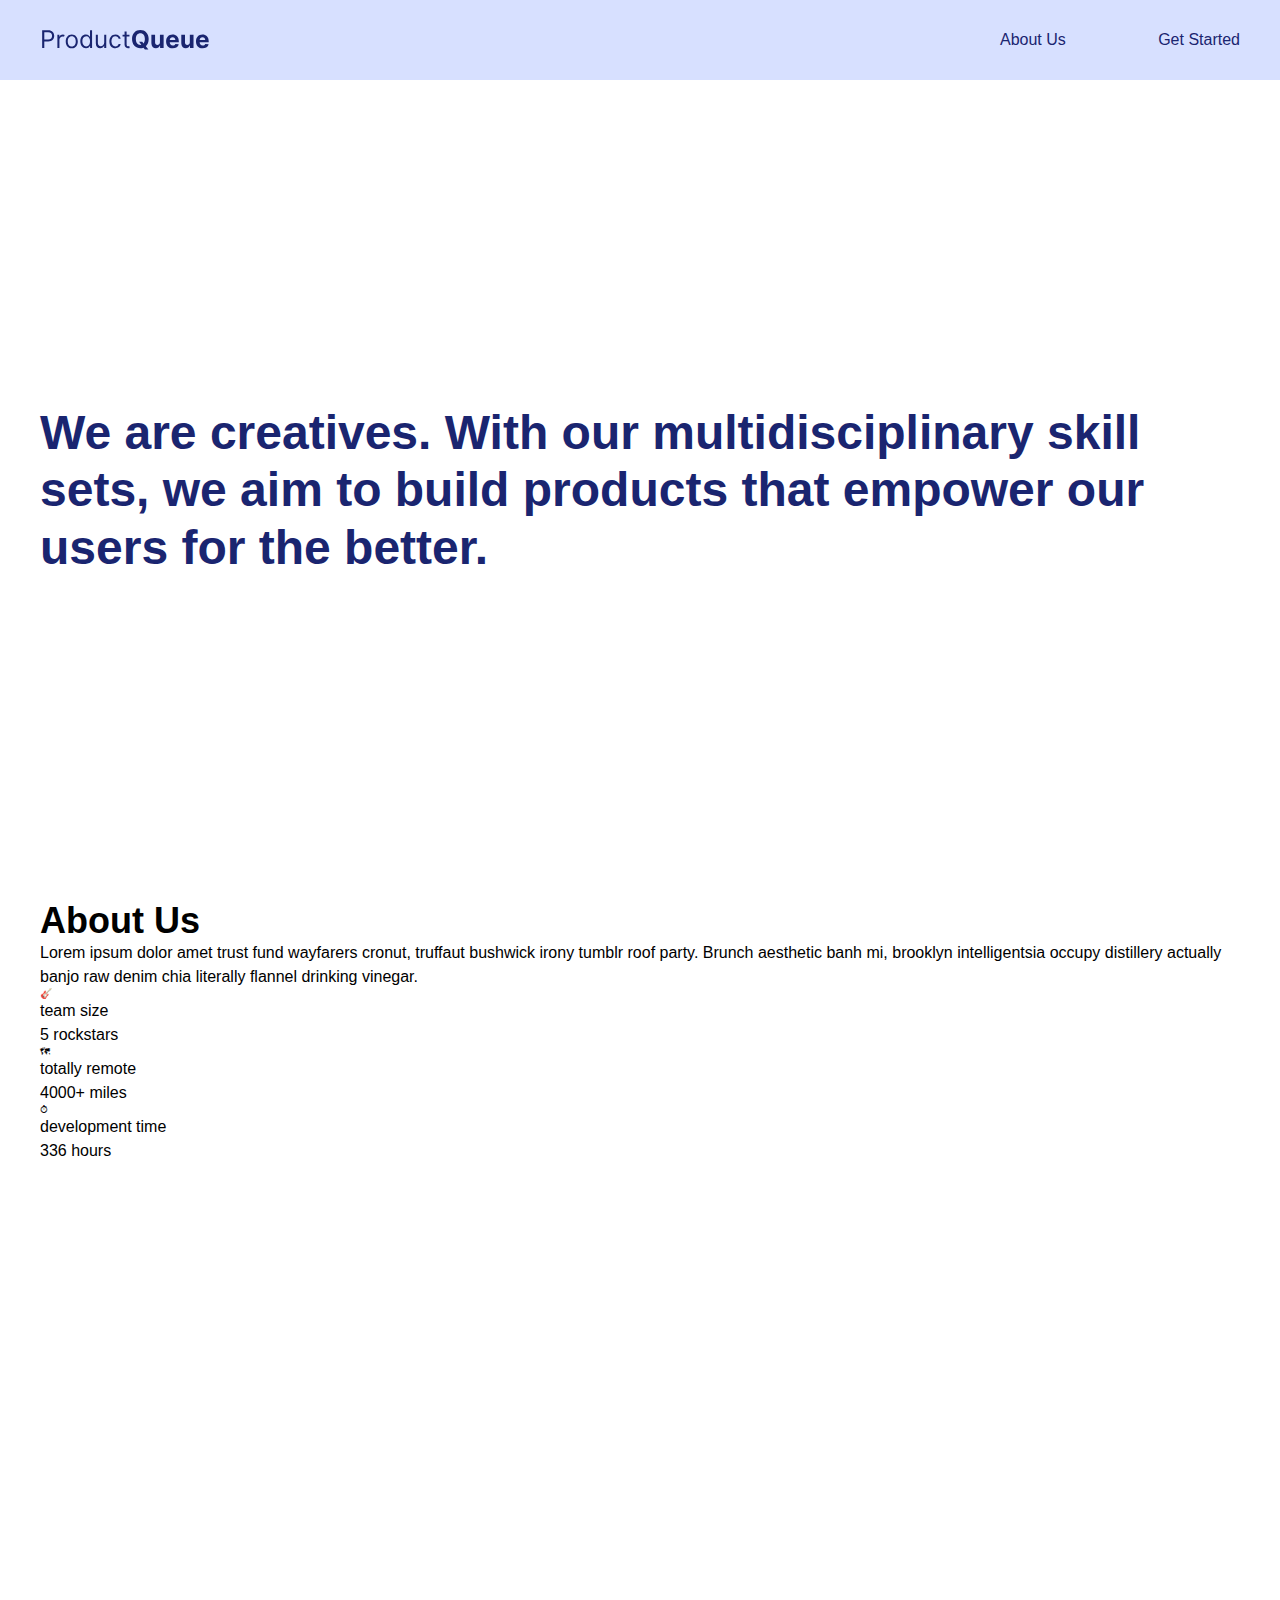
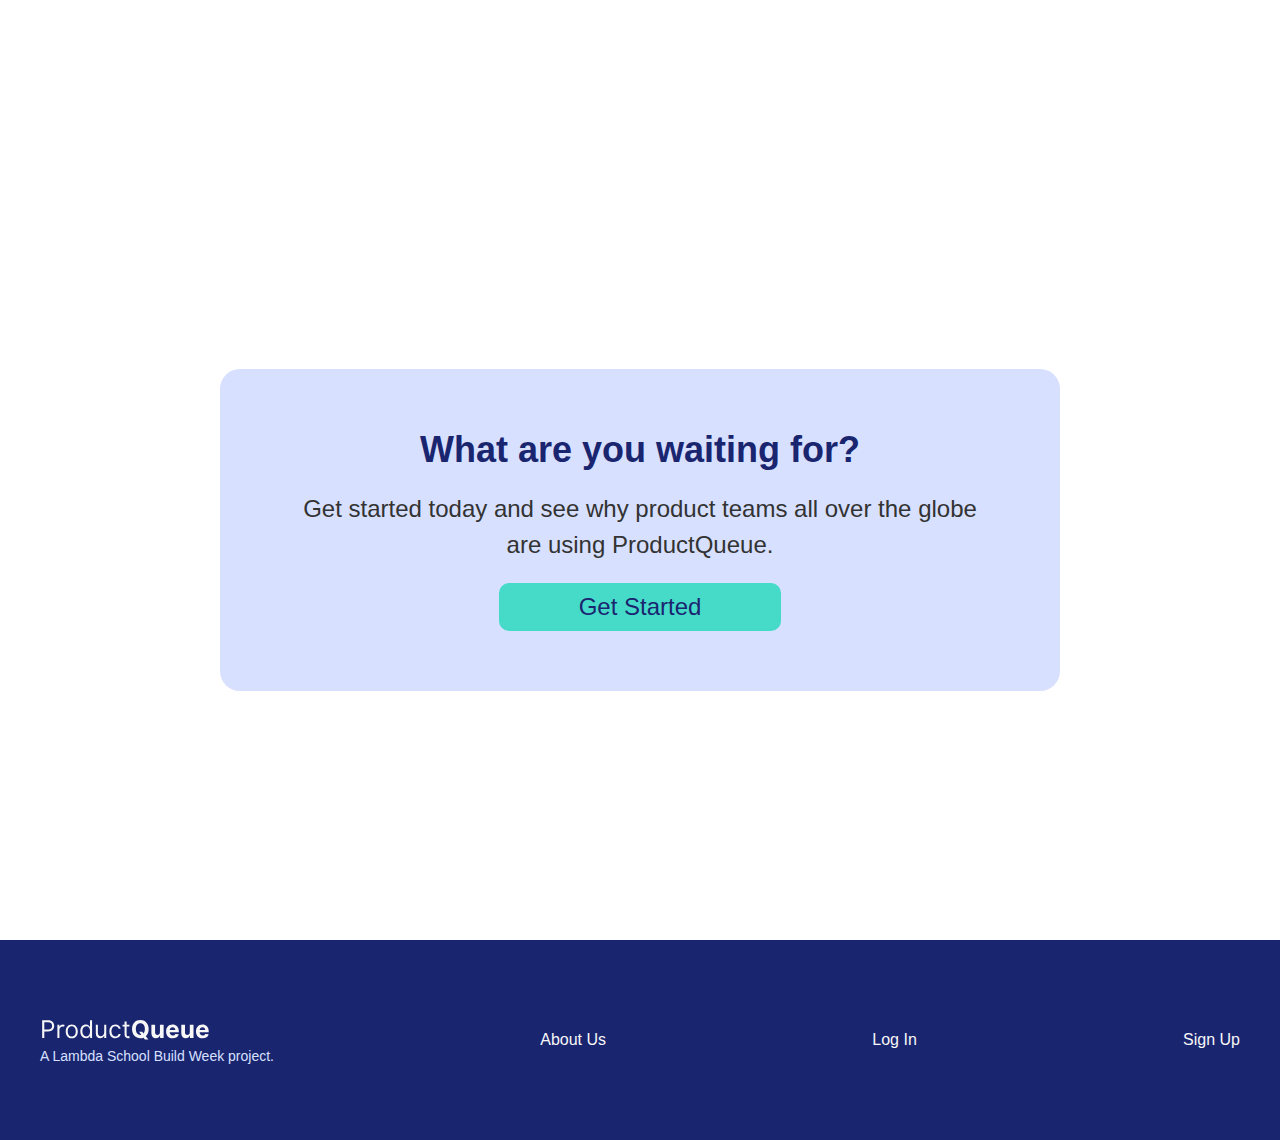
==== about.html @ 419e470d "Scaffold HTML for the about page" ====
<!DOCTYPE html>
<html lang="en">
  <head>
    <meta charset="UTF-8">
    <meta name="viewport" content="width=device-width, initial-scale=1.0">
    <meta http-equiv="X-UA-Compatible" content="ie=edge">
    <link rel="stylesheet" href="css/index.css">
    <title>About Us - ProductQueue</title>
  </head>
  <body>
    <div class="about">
      <nav class="navbar">
        <div class="container">
          <div class="nav-wrapper">
            <div class="nav-start">
              <div class="logo">
                <svg width="501" height="85" viewBox="0 0 501 85" xmlns="http://www.w3.org/2000/svg">
                  <g fill="context-fill">
                    <path
                      d="M6.34091 69H12.6818V49.875H24.1364C36.3324 49.875 41.8551 42.4602 41.8295 33.2045C41.8551 23.9489 36.3324 16.6364 24.0341 16.6364H6.34091V69ZM12.6818 44.25V22.2614H23.8295C32.3438 22.2614 35.6165 26.9148 35.5909 33.2045C35.6165 39.4943 32.3438 44.25 23.9318 44.25H12.6818ZM51.2259 69H57.2599V44.1477C57.2599 38.8551 61.4531 34.9432 67.1804 34.9432C68.6889 34.9432 69.8139 35.2244 70.6577 35.6591L72.7031 30.5455C71.4759 29.6761 69.8651 29.1136 67.6918 29.1136C62.9361 29.1136 58.8707 31.7727 57.4645 35.6591H57.0554V29.7273H51.2259V69ZM93.6179 69.8182C104.254 69.8182 111.413 61.7386 111.413 49.5682C111.413 37.2955 104.254 29.2159 93.6179 29.2159C82.9815 29.2159 75.8224 37.2955 75.8224 49.5682C75.8224 61.7386 82.9815 69.8182 93.6179 69.8182ZM93.6179 64.3977C85.5384 64.3977 81.8565 57.4432 81.8565 49.5682C81.8565 41.6932 85.5384 34.6364 93.6179 34.6364C101.697 34.6364 105.379 41.6932 105.379 49.5682C105.379 57.4432 101.697 64.3977 93.6179 64.3977ZM153.454 69V16.6364H147.42V35.9659H146.908C145.579 33.9205 143.227 29.2159 135.556 29.2159C125.636 29.2159 118.783 37.0909 118.783 49.4659C118.783 61.9432 125.636 69.8182 135.454 69.8182C143.022 69.8182 145.579 65.1136 146.908 62.9659H147.624V69H153.454ZM147.522 49.3636C147.522 58.2614 143.533 64.3977 136.272 64.3977C128.704 64.3977 124.817 57.75 124.817 49.3636C124.817 41.0795 128.602 34.6364 136.272 34.6364C143.636 34.6364 147.522 40.5682 147.522 49.3636ZM189.249 52.9432C189.249 60.3068 183.624 63.6818 179.124 63.6818C174.113 63.6818 170.533 60 170.533 54.2727V29.7273H164.499V54.6818C164.499 64.7045 169.817 69.5114 177.181 69.5114C183.113 69.5114 186.999 66.3409 188.84 62.3523H189.249V69H195.283V29.7273H189.249V52.9432ZM222.29 69.8182C230.983 69.8182 236.71 64.5 237.733 57.5455H231.699C230.574 61.8409 226.994 64.3977 222.29 64.3977C215.131 64.3977 210.528 58.4659 210.528 49.3636C210.528 40.4659 215.233 34.6364 222.29 34.6364C227.608 34.6364 230.778 37.9091 231.699 41.4886H237.733C236.71 34.125 230.472 29.2159 222.188 29.2159C211.551 29.2159 204.494 37.6023 204.494 49.5682C204.494 61.3295 211.244 69.8182 222.29 69.8182ZM263.634 29.7273H255.247V20.3182H249.213V29.7273H243.281V34.8409H249.213V59.3864C249.213 66.2386 254.736 69.5114 259.849 69.5114C262.099 69.5114 263.531 69.1023 264.349 68.7955L263.122 63.375C262.611 63.4773 261.793 63.6818 260.463 63.6818C257.804 63.6818 255.247 62.8636 255.247 57.75V34.8409H263.634V29.7273ZM320.28 42.8182C320.28 25.6875 309.643 15.9205 295.76 15.9205C281.8 15.9205 271.24 25.6875 271.24 42.8182C271.24 59.8722 281.8 69.7159 295.76 69.7159C299.033 69.7159 302.126 69.179 304.939 68.1051L309.158 73.2955H319.487L311.996 63.8864C317.109 59.3097 320.28 52.1506 320.28 42.8182ZM291.925 50.7955L298.624 59.642C297.729 59.821 296.757 59.9233 295.76 59.9233C287.706 59.9233 282.464 53.9148 282.464 42.8182C282.464 31.7216 287.706 25.7131 295.76 25.7131C303.788 25.7131 309.055 31.7216 309.055 42.8182C309.055 48.5199 307.649 52.892 305.22 55.7812L301.334 50.7955H291.925ZM353.461 52.2784C353.487 57.5455 349.881 60.3068 345.969 60.3068C341.853 60.3068 339.194 57.4176 339.168 52.7898V29.7273H328.276V54.733C328.302 63.9119 333.671 69.5114 341.572 69.5114C347.478 69.5114 351.722 66.4688 353.487 61.8665H353.896V69H364.353V29.7273H353.461V52.2784ZM391.065 69.767C400.807 69.767 407.327 65.0369 408.861 57.75L398.812 57.0852C397.713 60.0767 394.875 61.6364 391.27 61.6364C385.824 61.6364 382.372 58.0312 382.372 52.1761V52.1506H409.116V49.1591C409.116 35.8125 401.037 29.2159 390.656 29.2159C379.099 29.2159 371.608 37.4233 371.608 49.5426C371.608 61.9943 378.997 69.767 391.065 69.767ZM382.372 45.4006C382.577 40.9261 386.003 37.3466 390.835 37.3466C395.54 37.3466 398.812 40.7216 398.864 45.4006H382.372ZM441.562 52.2784C441.588 57.5455 437.983 60.3068 434.071 60.3068C429.955 60.3068 427.295 57.4176 427.27 52.7898V29.7273H416.378V54.733C416.403 63.9119 421.773 69.5114 429.673 69.5114C435.58 69.5114 439.824 66.4688 441.588 61.8665H441.997V69H452.455V29.7273H441.562V52.2784ZM479.167 69.767C488.908 69.767 495.428 65.0369 496.962 57.75L486.914 57.0852C485.815 60.0767 482.977 61.6364 479.371 61.6364C473.925 61.6364 470.474 58.0312 470.474 52.1761V52.1506H497.218V49.1591C497.218 35.8125 489.138 29.2159 478.758 29.2159C467.201 29.2159 459.71 37.4233 459.71 49.5426C459.71 61.9943 467.099 69.767 479.167 69.767ZM470.474 45.4006C470.678 40.9261 474.104 37.3466 478.937 37.3466C483.641 37.3466 486.914 40.7216 486.965 45.4006H470.474Z" />
                  </g>
                </svg>
              </div>
            </div>
            <div class="nav-end">
              <a href="#" class="link">About Us</a>
              <a href="" class="link">Get Started</a>
            </div>
          </div>
        </div>
      </nav>
  
      <main class="about">
        <section class="section cta bg-white">
          <div class="container">
            <h1 class="title text-primary">
              We are creatives. With our multidisciplinary skill sets, we aim to
              build products that empower our users for the better.
            </h1>
          </div>
        </section>
  
        <section class="section about-us">
          <div class="container">
            <div class="intro">
              <h2 class="title">About Us</h2>
              <p class="body-content">
                Lorem ipsum dolor amet trust fund wayfarers cronut, truffaut
                bushwick irony tumblr roof party. Brunch aesthetic banh mi,
                brooklyn intelligentsia occupy distillery actually banjo raw denim
                chia literally flannel drinking vinegar.
              </p>
            </div>
            <div class="stats">
              <div class="stat">
                <div class="icon">
                  <div class="emoji-wrapper">
                    <span>🎸</span>
                  </div>
                </div>
                <div class="stat-content">
                  <p class="title">team size</p>
                  <p class="body">5 rockstars</p>
                </div>
              </div>
              <div class="stat">
                <div class="icon">
                  <div class="emoji-wrapper">
                    <span>🗺</span>
                  </div>
                </div>
                <div class="stat-content">
                  <p class="title">totally remote</p>
                  <p class="body">4000+ miles</p>
                </div>
              </div>
              <div class="stat">
                <div class="icon">
                  <div class="emoji-wrapper">
                    <span>⏱</span>
                  </div>
                </div>
                <div class="stat-content">
                  <p class="title">development time</p>
                  <p class="body">336 hours</p>
                </div>
              </div>
            </div>
          </div>
        </section>
  
        <section class="section cta-alt bg-white">
          <div class="container">
            <div class="cta-alt-content">
              <h2 class="title">
                What are you waiting for?
              </h2>
              <p class="content">
                Get started today and see why product teams all over the globe are
                using ProductQueue.
              </p>
              <button class="button primary">Get Started</button>
            </div>
          </div>
        </section>
      </main>
  
      <footer class="footer">
        <div class="container">
          <div class="links">
            <div class="brand">
              <div class="logo">
                <svg width="501" height="85" viewBox="0 0 501 85" xmlns="http://www.w3.org/2000/svg">
                  <g fill="context-fill">
                    <path
                      d="M6.34091 69H12.6818V49.875H24.1364C36.3324 49.875 41.8551 42.4602 41.8295 33.2045C41.8551 23.9489 36.3324 16.6364 24.0341 16.6364H6.34091V69ZM12.6818 44.25V22.2614H23.8295C32.3438 22.2614 35.6165 26.9148 35.5909 33.2045C35.6165 39.4943 32.3438 44.25 23.9318 44.25H12.6818ZM51.2259 69H57.2599V44.1477C57.2599 38.8551 61.4531 34.9432 67.1804 34.9432C68.6889 34.9432 69.8139 35.2244 70.6577 35.6591L72.7031 30.5455C71.4759 29.6761 69.8651 29.1136 67.6918 29.1136C62.9361 29.1136 58.8707 31.7727 57.4645 35.6591H57.0554V29.7273H51.2259V69ZM93.6179 69.8182C104.254 69.8182 111.413 61.7386 111.413 49.5682C111.413 37.2955 104.254 29.2159 93.6179 29.2159C82.9815 29.2159 75.8224 37.2955 75.8224 49.5682C75.8224 61.7386 82.9815 69.8182 93.6179 69.8182ZM93.6179 64.3977C85.5384 64.3977 81.8565 57.4432 81.8565 49.5682C81.8565 41.6932 85.5384 34.6364 93.6179 34.6364C101.697 34.6364 105.379 41.6932 105.379 49.5682C105.379 57.4432 101.697 64.3977 93.6179 64.3977ZM153.454 69V16.6364H147.42V35.9659H146.908C145.579 33.9205 143.227 29.2159 135.556 29.2159C125.636 29.2159 118.783 37.0909 118.783 49.4659C118.783 61.9432 125.636 69.8182 135.454 69.8182C143.022 69.8182 145.579 65.1136 146.908 62.9659H147.624V69H153.454ZM147.522 49.3636C147.522 58.2614 143.533 64.3977 136.272 64.3977C128.704 64.3977 124.817 57.75 124.817 49.3636C124.817 41.0795 128.602 34.6364 136.272 34.6364C143.636 34.6364 147.522 40.5682 147.522 49.3636ZM189.249 52.9432C189.249 60.3068 183.624 63.6818 179.124 63.6818C174.113 63.6818 170.533 60 170.533 54.2727V29.7273H164.499V54.6818C164.499 64.7045 169.817 69.5114 177.181 69.5114C183.113 69.5114 186.999 66.3409 188.84 62.3523H189.249V69H195.283V29.7273H189.249V52.9432ZM222.29 69.8182C230.983 69.8182 236.71 64.5 237.733 57.5455H231.699C230.574 61.8409 226.994 64.3977 222.29 64.3977C215.131 64.3977 210.528 58.4659 210.528 49.3636C210.528 40.4659 215.233 34.6364 222.29 34.6364C227.608 34.6364 230.778 37.9091 231.699 41.4886H237.733C236.71 34.125 230.472 29.2159 222.188 29.2159C211.551 29.2159 204.494 37.6023 204.494 49.5682C204.494 61.3295 211.244 69.8182 222.29 69.8182ZM263.634 29.7273H255.247V20.3182H249.213V29.7273H243.281V34.8409H249.213V59.3864C249.213 66.2386 254.736 69.5114 259.849 69.5114C262.099 69.5114 263.531 69.1023 264.349 68.7955L263.122 63.375C262.611 63.4773 261.793 63.6818 260.463 63.6818C257.804 63.6818 255.247 62.8636 255.247 57.75V34.8409H263.634V29.7273ZM320.28 42.8182C320.28 25.6875 309.643 15.9205 295.76 15.9205C281.8 15.9205 271.24 25.6875 271.24 42.8182C271.24 59.8722 281.8 69.7159 295.76 69.7159C299.033 69.7159 302.126 69.179 304.939 68.1051L309.158 73.2955H319.487L311.996 63.8864C317.109 59.3097 320.28 52.1506 320.28 42.8182ZM291.925 50.7955L298.624 59.642C297.729 59.821 296.757 59.9233 295.76 59.9233C287.706 59.9233 282.464 53.9148 282.464 42.8182C282.464 31.7216 287.706 25.7131 295.76 25.7131C303.788 25.7131 309.055 31.7216 309.055 42.8182C309.055 48.5199 307.649 52.892 305.22 55.7812L301.334 50.7955H291.925ZM353.461 52.2784C353.487 57.5455 349.881 60.3068 345.969 60.3068C341.853 60.3068 339.194 57.4176 339.168 52.7898V29.7273H328.276V54.733C328.302 63.9119 333.671 69.5114 341.572 69.5114C347.478 69.5114 351.722 66.4688 353.487 61.8665H353.896V69H364.353V29.7273H353.461V52.2784ZM391.065 69.767C400.807 69.767 407.327 65.0369 408.861 57.75L398.812 57.0852C397.713 60.0767 394.875 61.6364 391.27 61.6364C385.824 61.6364 382.372 58.0312 382.372 52.1761V52.1506H409.116V49.1591C409.116 35.8125 401.037 29.2159 390.656 29.2159C379.099 29.2159 371.608 37.4233 371.608 49.5426C371.608 61.9943 378.997 69.767 391.065 69.767ZM382.372 45.4006C382.577 40.9261 386.003 37.3466 390.835 37.3466C395.54 37.3466 398.812 40.7216 398.864 45.4006H382.372ZM441.562 52.2784C441.588 57.5455 437.983 60.3068 434.071 60.3068C429.955 60.3068 427.295 57.4176 427.27 52.7898V29.7273H416.378V54.733C416.403 63.9119 421.773 69.5114 429.673 69.5114C435.58 69.5114 439.824 66.4688 441.588 61.8665H441.997V69H452.455V29.7273H441.562V52.2784ZM479.167 69.767C488.908 69.767 495.428 65.0369 496.962 57.75L486.914 57.0852C485.815 60.0767 482.977 61.6364 479.371 61.6364C473.925 61.6364 470.474 58.0312 470.474 52.1761V52.1506H497.218V49.1591C497.218 35.8125 489.138 29.2159 478.758 29.2159C467.201 29.2159 459.71 37.4233 459.71 49.5426C459.71 61.9943 467.099 69.767 479.167 69.767ZM470.474 45.4006C470.678 40.9261 474.104 37.3466 478.937 37.3466C483.641 37.3466 486.914 40.7216 486.965 45.4006H470.474Z" />
                  </g>
                </svg>
              </div>
              <p class="description">A Lambda School Build Week project.</p>
            </div>
            <a href="#" class="link">About Us</a>
            <a href="" class="link">Log In</a>
            <a href="" class="link">Sign Up</a>
          </div>
        </div>
      </footer>
    </div>
  </body>
</html>
---- css/index.css ----
@import url('https://rsms.me/inter/inter.css');
@font-face {
  font-family: 'Lalezar';
  font-style: normal;
  font-weight: 400;
  src: local('Lalezar'), local('Lalezar-Regular'), url(https://fonts.gstatic.com/s/lalezar/v5/zrfl0HLVx-HwTP82Yaf4Jg.ttf) format('truetype');
}
/* 
#FFFFFF     // white
#F7F7F7     // off-white
#D7E0FF     // periwinkle
#46DBC9     // teal
#1A2570     // navy
*/
.bg-white {
  background: #FFF;
}
.bg-light {
  background: #F7F7F7;
}
.text-primary {
  color: #1A2570;
}
.text-secondary {
  color: #333;
}
/* http://meyerweb.com/eric/tools/css/reset/ 
   v2.0 | 20110126
   License: none (public domain)
*/
html,
body,
div,
span,
applet,
object,
iframe,
h1,
h2,
h3,
h4,
h5,
h6,
p,
blockquote,
pre,
a,
abbr,
acronym,
address,
big,
cite,
code,
del,
dfn,
em,
img,
ins,
kbd,
q,
s,
samp,
small,
strike,
strong,
sub,
sup,
tt,
var,
b,
u,
i,
center,
dl,
dt,
dd,
ol,
ul,
li,
fieldset,
form,
label,
legend,
table,
caption,
tbody,
tfoot,
thead,
tr,
th,
td,
article,
aside,
canvas,
details,
embed,
figure,
figcaption,
footer,
header,
hgroup,
menu,
nav,
output,
ruby,
section,
summary,
time,
mark,
audio,
video {
  margin: 0;
  padding: 0;
  border: 0;
  font-size: 100%;
  font: inherit;
  vertical-align: baseline;
}
/* HTML5 display-role reset for older browsers */
article,
aside,
details,
figcaption,
figure,
footer,
header,
hgroup,
menu,
nav,
section {
  display: block;
}
body {
  line-height: 1;
}
ol,
ul {
  list-style: none;
}
blockquote,
q {
  quotes: none;
}
blockquote:before,
blockquote:after,
q:before,
q:after {
  content: '';
  content: none;
}
table {
  border-collapse: collapse;
  border-spacing: 0;
}
* {
  box-sizing: border-box;
}
html {
  font-size: 62.5%;
}
html,
body {
  font-family: 'Inter', -apple-system, BlinkMacSystemFont, "Segoe UI", Roboto, Oxygen-Sans, Ubuntu, Cantarell, "Helvetica Neue", sans-serif;
}
h1 {
  font-size: 4.8rem;
  line-height: 1.2;
  font-weight: 700;
}
h2 {
  font-size: 3.6rem;
  line-height: 1.15;
  font-weight: 600;
}
p,
a {
  line-height: 1.5;
  font-size: 1.6rem;
  font-weight: 500;
}
img {
  max-width: 100%;
  height: auto;
}
.container {
  max-width: 120rem;
  width: 100%;
  margin: 0 auto;
}
@media (max-width: 900px) {
  .container {
    padding: 0 4rem;
  }
}
@media (max-width: 500px) {
  .container {
    padding: 0 2rem;
  }
}
.button {
  padding: 1rem 8rem;
  font-size: 2.4rem;
  border: none;
  border-radius: 1rem;
}
@media (max-width: 500px) {
  .button {
    font-size: 1.8rem;
  }
}
.button:hover {
  cursor: pointer;
}
.button.primary {
  background: #46DBC9;
  color: #1A2570;
}
.button.hidden {
  display: none;
}
.navbar {
  height: 8rem;
  background: #D7E0FF;
  display: flex;
  flex-direction: row;
  justify-content: center;
  align-items: center;
  flex-wrap: nowrap;
}
@media (max-width: 500px) {
  .navbar {
    height: 12rem;
  }
}
.navbar .nav-wrapper {
  display: flex;
  flex-direction: row;
  justify-content: space-between;
  align-items: center;
  flex-wrap: nowrap;
}
@media (max-width: 500px) {
  .navbar .nav-wrapper {
    display: flex;
    flex-direction: column;
    justify-content: space-between;
    align-items: center;
    flex-wrap: nowrap;
  }
}
@media (max-width: 500px) {
  .navbar .nav-wrapper .nav-start {
    margin-bottom: 1rem;
  }
}
.navbar .nav-wrapper .nav-start .logo {
  width: 17rem;
  overflow: hidden;
}
.navbar .nav-wrapper .nav-start .logo svg {
  width: 100%;
  height: 3rem;
}
.navbar .nav-wrapper .nav-start .logo svg path {
  fill: #1A2570;
}
.navbar .nav-wrapper .nav-end {
  width: 24rem;
  display: flex;
  flex-direction: row;
  justify-content: space-between;
  align-items: center;
  flex-wrap: nowrap;
}
.navbar .nav-wrapper .nav-end .link {
  color: #1A2570;
  text-decoration: none;
}
.navbar .nav-wrapper .nav-end .link:hover {
  text-decoration: underline;
}
.footer {
  height: 20rem;
  background: #1A2570;
  color: #f7f7f7;
  display: flex;
  flex-direction: column;
  justify-content: center;
  align-items: center;
  flex-wrap: nowrap;
}
.footer .links {
  display: flex;
  flex-direction: row;
  justify-content: space-between;
  align-items: center;
  flex-wrap: nowrap;
}
@media (max-width: 500px) {
  .footer .links {
    display: flex;
    flex-direction: column;
    justify-content: center;
    align-items: flex-start;
    flex-wrap: nowrap;
  }
}
@media (max-width: 500px) {
  .footer .links .brand {
    order: 1;
  }
}
.footer .links .brand .logo {
  width: 17rem;
  overflow: hidden;
}
@media (max-width: 500px) {
  .footer .links .brand .logo {
    width: 14rem;
  }
}
.footer .links .brand .logo svg {
  width: 100%;
  height: 3rem;
}
.footer .links .brand .logo svg path {
  fill: #f7f7f7;
}
.footer .links .brand .description {
  color: #D7E0FF;
  font-size: 1.4rem;
}
@media (max-width: 500px) {
  .footer .links .brand .description {
    font-size: 1.2rem;
  }
}
.footer .links .link {
  color: #f7f7f7;
  text-decoration: none;
}
@media (max-width: 500px) {
  .footer .links .link {
    margin-bottom: 1rem;
  }
}
.footer .links .link:hover {
  text-decoration: underline;
}
main .section {
  min-height: calc(100vh - 8rem);
}
main .section.cta {
  display: flex;
  flex-direction: row;
  justify-content: center;
  align-items: center;
  flex-wrap: nowrap;
}
main .section.cta .container {
  display: flex;
  flex-direction: row;
  justify-content: center;
  align-items: center;
  flex-wrap: nowrap;
}
@media (max-width: 900px) {
  main .section.cta .container {
    display: flex;
    flex-direction: column;
    justify-content: center;
    align-items: center;
    flex-wrap: nowrap;
    margin: 2rem 0;
  }
}
main .section.cta .container .cta-content {
  display: flex;
  flex-direction: column;
  justify-content: space-between;
  align-items: flex-start;
  flex-wrap: nowrap;
  margin-right: 2rem;
  height: 20rem;
}
@media (max-width: 900px) {
  main .section.cta .container .cta-content {
    margin-right: 0;
    height: auto;
  }
  main .section.cta .container .cta-content .title {
    margin-bottom: 2rem;
    text-align: center;
    font-size: 3.6rem;
  }
  main .section.cta .container .cta-content .button {
    display: none;
  }
}
@media (max-width: 500px) {
  main .section.cta .container .cta-content .title {
    margin-bottom: 3rem;
    font-size: 2.8rem;
  }
}
@media (max-width: 900px) {
  main .section.cta .container .illustration {
    max-width: 40rem;
  }
}
@media (max-width: 900px) {
  main .section.cta .container .button.hidden {
    display: flex;
    margin-top: 2rem;
  }
}
main .section.features {
  display: flex;
  flex-direction: row;
  justify-content: center;
  align-items: center;
  flex-wrap: nowrap;
}
main .section.features .container {
  max-width: 70rem;
  display: flex;
  flex-direction: row;
  justify-content: center;
  align-items: center;
  flex-wrap: nowrap;
}
main .section.features .container .features-content .title {
  text-align: center;
  max-width: 56rem;
  margin: 0 auto 3rem;
  color: #1A2570;
}
@media (max-width: 500px) {
  main .section.features .container .features-content .title {
    font-size: 2.2rem;
    text-align: left;
  }
}
main .section.features .container .features-content .feature {
  display: flex;
  flex-direction: row;
  justify-content: flex-start;
  align-items: flex-start;
  flex-wrap: nowrap;
  margin-bottom: 1rem;
  color: #333333;
}
main .section.features .container .features-content .feature .icon {
  margin: 0 3rem;
}
@media (max-width: 500px) {
  main .section.features .container .features-content .feature .icon {
    margin: 0 1rem 0 0;
    width: 4rem;
  }
}
main .section.features .container .features-content .feature .body {
  font-weight: 400;
  font-size: 2.4rem;
}
main .section.features .container .features-content .feature .body .strong {
  font-weight: bold;
}
@media (max-width: 500px) {
  main .section.features .container .features-content .feature .body {
    font-size: 1.8rem;
  }
}
main .section.cta-alt {
  display: flex;
  flex-direction: row;
  justify-content: center;
  align-items: center;
  flex-wrap: nowrap;
  padding: 8rem 0;
}
main .section.cta-alt .container {
  display: flex;
  flex-direction: column;
  justify-content: center;
  align-items: center;
  flex-wrap: nowrap;
}
main .section.cta-alt .container .testimonials-wrapper {
  max-width: 76rem;
  margin: 5rem 0;
}
main .section.cta-alt .container .testimonials-wrapper .title {
  text-align: center;
  max-width: 56rem;
  margin: 0 auto 3rem;
  color: #1A2570;
}
@media (max-width: 500px) {
  main .section.cta-alt .container .testimonials-wrapper .title {
    font-size: 2.2rem;
    text-align: left;
  }
}
main .section.cta-alt .container .testimonials-wrapper .testimonials {
  display: flex;
  flex-direction: column;
  justify-content: center;
  align-items: flex-start;
  flex-wrap: nowrap;
  position: relative;
}
main .section.cta-alt .container .testimonials-wrapper .testimonials .quotation-mark {
  position: absolute;
  top: -4rem;
  left: -4rem;
  font-family: 'Lalezar', sans-serif;
  font-size: 10rem;
  color: #D7E0FF;
}
@media (max-width: 500px) {
  main .section.cta-alt .container .testimonials-wrapper .testimonials .quotation-mark {
    left: -2rem;
  }
}
main .section.cta-alt .container .testimonials-wrapper .testimonials .testimonial {
  display: none;
}
main .section.cta-alt .container .testimonials-wrapper .testimonials .testimonial.active {
  display: flex;
  flex-direction: column;
  justify-content: center;
  align-items: flex-start;
  flex-wrap: nowrap;
}
main .section.cta-alt .container .testimonials-wrapper .testimonials .testimonial.active p {
  font-weight: 400;
}
main .section.cta-alt .container .testimonials-wrapper .testimonials .testimonial.active p.quote {
  font-size: 2.4rem;
  color: #333333;
  margin: 0 0 1rem;
}
@media (max-width: 500px) {
  main .section.cta-alt .container .testimonials-wrapper .testimonials .testimonial.active p.quote {
    z-index: 100;
    font-size: 1.8rem;
  }
}
main .section.cta-alt .container .testimonials-wrapper .testimonials .testimonial.active p.author {
  align-self: flex-end;
  font-style: italic;
  font-size: 2rem;
  color: #666666;
  margin: 0 0 3rem;
}
@media (max-width: 500px) {
  main .section.cta-alt .container .testimonials-wrapper .testimonials .testimonial.active p.author {
    font-size: 1.6rem;
  }
}
main .section.cta-alt .container .testimonials-wrapper .testimonials .testimonial.active p.author::before {
  content: "—";
}
main .section.cta-alt .container .testimonials-wrapper .customers {
  display: flex;
  flex-direction: row;
  justify-content: space-evenly;
  align-items: center;
  flex-wrap: nowrap;
}
main .section.cta-alt .container .testimonials-wrapper .customers .customer img {
  cursor: pointer;
  width: 7.5rem;
  border-radius: 50%;
}
@media (max-width: 500px) {
  main .section.cta-alt .container .testimonials-wrapper .customers .customer img {
    width: 6rem;
  }
}
main .section.cta-alt .container .cta-alt-content {
  display: flex;
  flex-direction: column;
  justify-content: space-evenly;
  align-items: center;
  flex-wrap: nowrap;
  margin: 5rem 0;
  max-width: 84rem;
  min-height: 28rem;
  padding: 6rem 8rem;
  background: #D7E0FF;
  border-radius: 2rem;
  text-align: center;
}
@media (max-width: 500px) {
  main .section.cta-alt .container .cta-alt-content {
    margin: 0;
    padding: 2rem 3rem;
  }
}
main .section.cta-alt .container .cta-alt-content .title {
  max-width: 56rem;
  margin: 0 auto 2rem;
  color: #1A2570;
}
@media (max-width: 500px) {
  main .section.cta-alt .container .cta-alt-content .title {
    font-size: 2.2rem;
    text-align: left;
  }
}
main .section.cta-alt .container .cta-alt-content .content {
  margin: 0 auto 2rem;
  color: #333333;
  font-weight: 400;
  font-size: 2.4rem;
}
@media (max-width: 500px) {
  main .section.cta-alt .container .cta-alt-content .content {
    font-size: 1.8rem;
    text-align: left;
  }
}
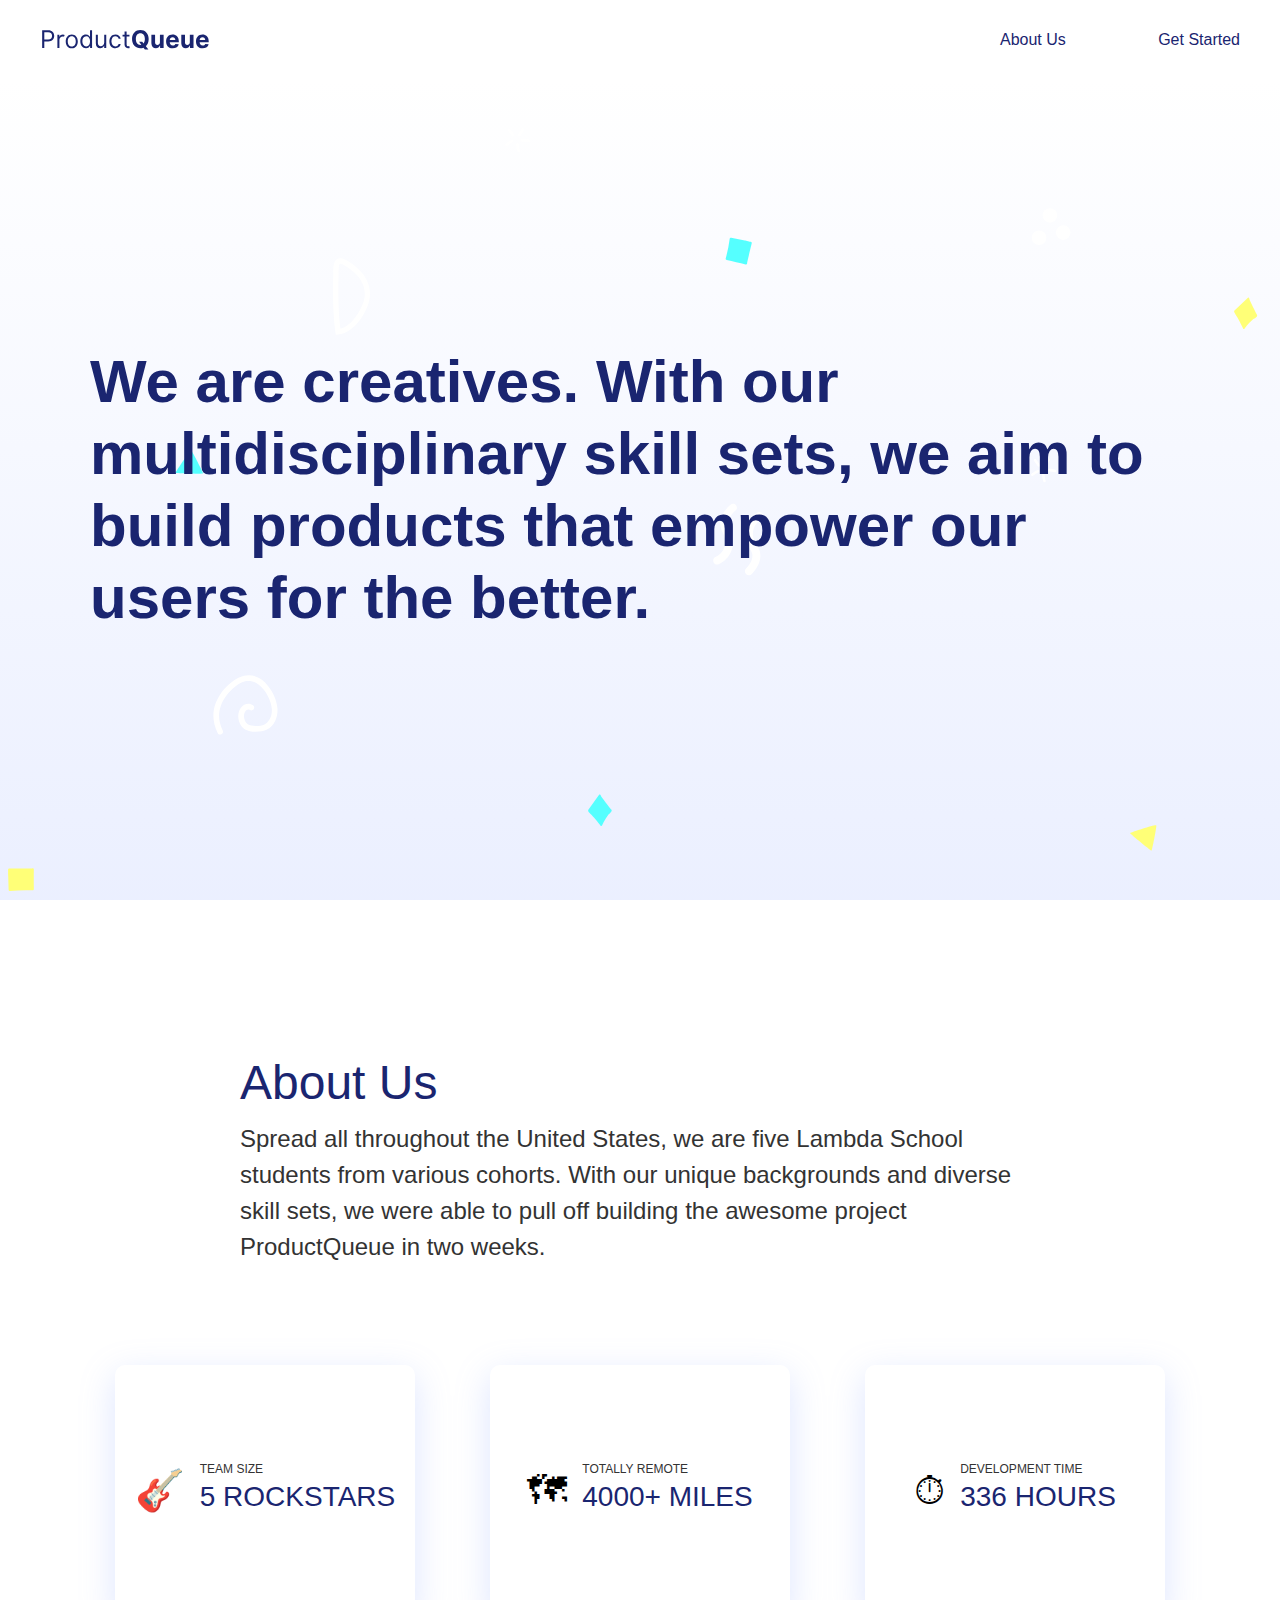
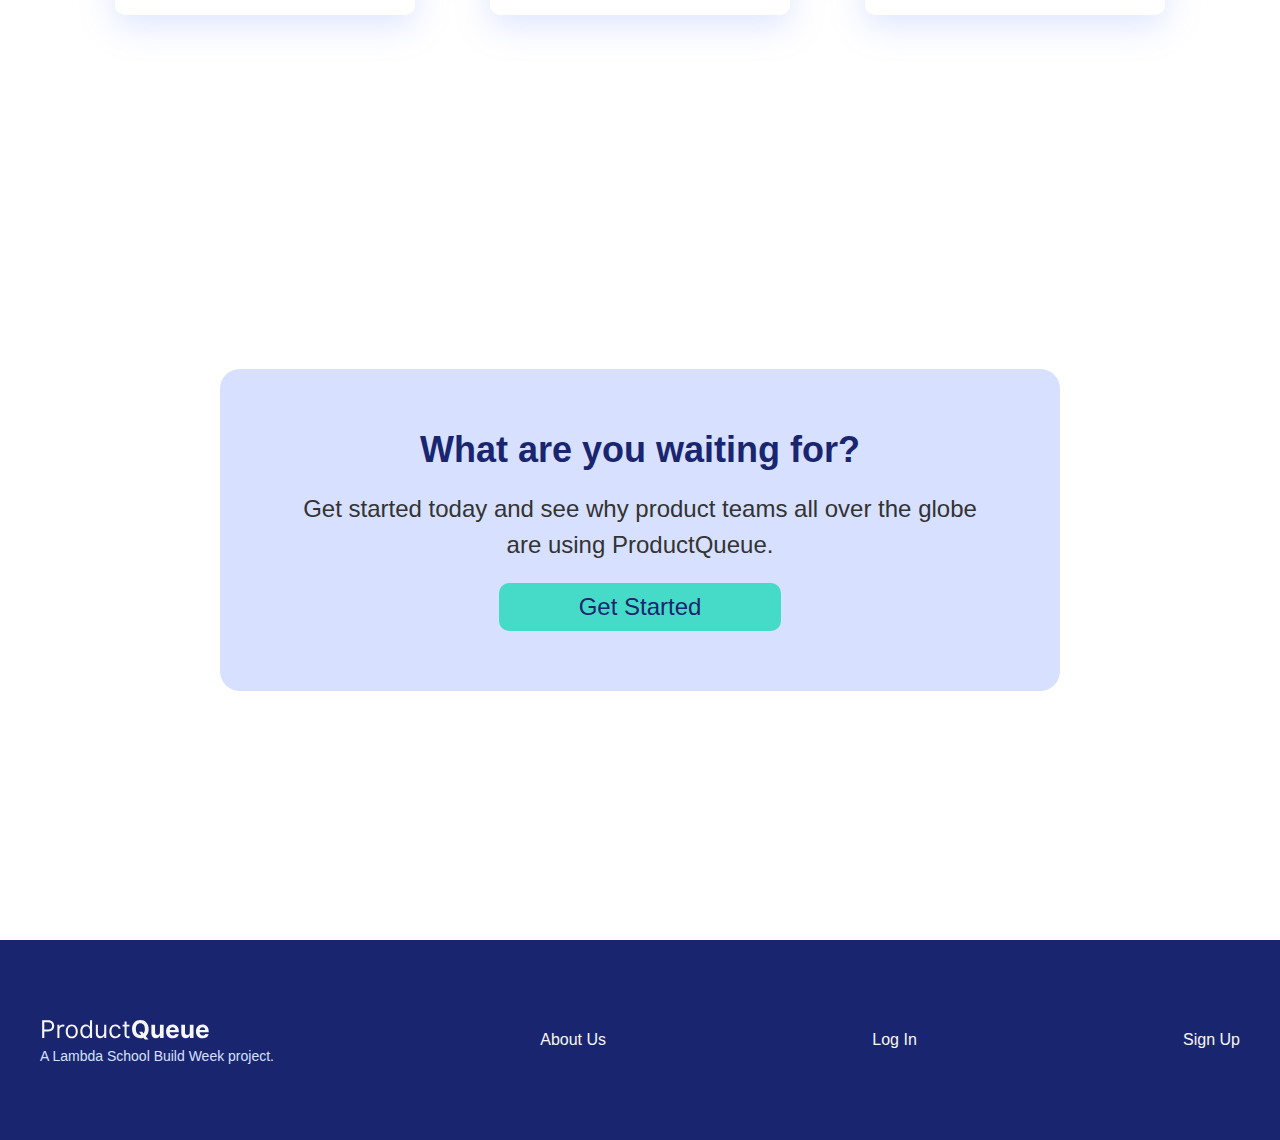
==== commit 5ef3c2af: "Update placeholder lorem ipsum to describe the team" ====
--- a/about.html
+++ b/about.html
@@ -45,10 +45,10 @@
             <div class="intro">
               <h2 class="title">About Us</h2>
               <p class="body-content">
-                Lorem ipsum dolor amet trust fund wayfarers cronut, truffaut
-                bushwick irony tumblr roof party. Brunch aesthetic banh mi,
-                brooklyn intelligentsia occupy distillery actually banjo raw denim
-                chia literally flannel drinking vinegar.
+                Spread all throughout the United States, we are five Lambda School
+                students from various cohorts. With our unique backgrounds and
+                diverse skill sets, we were able to pull off building the awesome
+                project ProductQueue in two weeks.
               </p>
             </div>
             <div class="stats">
--- a/css/index.css
+++ b/css/index.css
@@ -622,3 +622,121 @@
     text-align: left;
   }
 }
+.about .navbar {
+  background: white;
+}
+.about main .cta {
+  background-image: url("data:image/svg+xml,%3Csvg xmlns='http://www.w3.org/2000/svg' width='2000' height='1000' viewBox='0 0 1600 800'%3E%3Cpath fill='%23FF7' d='M1102.5 734.8c2.5-1.2 24.8-8.6 25.6-7.5.5.7-3.9 23.8-4.6 24.5C1123.3 752.1 1107.5 739.5 1102.5 734.8zM1226.3 229.1c0-.1-4.9-9.4-7-14.2-.1-.3-.3-1.1-.4-1.6-.1-.4-.3-.7-.6-.9-.3-.2-.6-.1-.8.1l-13.1 12.3c0 0 0 0 0 0-.2.2-.3.5-.4.8 0 .3 0 .7.2 1 .1.1 1.4 2.5 2.1 3.6 2.4 3.7 6.5 12.1 6.5 12.2.2.3.4.5.7.6.3 0 .5-.1.7-.3 0 0 1.8-2.5 2.7-3.6 1.5-1.6 3-3.2 4.6-4.7 1.2-1.2 1.6-1.4 2.1-1.6.5-.3 1.1-.5 2.5-1.9C1226.5 230.4 1226.6 229.6 1226.3 229.1zM33 770.3C33 770.3 33 770.3 33 770.3c0-.7-.5-1.2-1.2-1.2-.1 0-.3 0-.4.1-1.6.2-14.3.1-22.2 0-.3 0-.6.1-.9.4-.2.2-.4.5-.4.9 0 .2 0 4.9.1 5.9l.4 13.6c0 .3.2.6.4.9.2.2.5.3.8.3 0 0 .1 0 .1 0 7.3-.7 14.7-.9 22-.6.3 0 .7-.1.9-.3.2-.2.4-.6.4-.9C32.9 783.3 32.9 776.2 33 770.3z'/%3E%3Cpath fill='%235ff' d='M171.1 383.4c1.3-2.5 14.3-22 15.6-21.6.8.3 11.5 21.2 11.5 22.1C198.1 384.2 177.9 384 171.1 383.4zM596.4 711.8c-.1-.1-6.7-8.2-9.7-12.5-.2-.3-.5-1-.7-1.5-.2-.4-.4-.7-.7-.8-.3-.1-.6 0-.8.3L574 712c0 0 0 0 0 0-.2.2-.2.5-.2.9 0 .3.2.7.4.9.1.1 1.8 2.2 2.8 3.1 3.1 3.1 8.8 10.5 8.9 10.6.2.3.5.4.8.4.3 0 .5-.2.6-.5 0 0 1.2-2.8 2-4.1 1.1-1.9 2.3-3.7 3.5-5.5.9-1.4 1.3-1.7 1.7-2 .5-.4 1-.7 2.1-2.4C596.9 713.1 596.8 712.3 596.4 711.8zM727.5 179.9C727.5 179.9 727.5 179.9 727.5 179.9c.6.2 1.3-.2 1.4-.8 0-.1 0-.2 0-.4.2-1.4 2.8-12.6 4.5-19.5.1-.3 0-.6-.2-.8-.2-.3-.5-.4-.8-.5-.2 0-4.7-1.1-5.7-1.3l-13.4-2.7c-.3-.1-.7 0-.9.2-.2.2-.4.4-.5.6 0 0 0 .1 0 .1-.8 6.5-2.2 13.1-3.9 19.4-.1.3 0 .6.2.9.2.3.5.4.8.5C714.8 176.9 721.7 178.5 727.5 179.9zM728.5 178.1c-.1-.1-.2-.2-.4-.2C728.3 177.9 728.4 178 728.5 178.1z'/%3E%3Cg fill='%23FFF'%3E%3Cpath d='M699.6 472.7c-1.5 0-2.8-.8-3.5-2.3-.8-1.9 0-4.2 1.9-5 3.7-1.6 6.8-4.7 8.4-8.5 1.6-3.8 1.7-8.1.2-11.9-.3-.9-.8-1.8-1.2-2.8-.8-1.7-1.8-3.7-2.3-5.9-.9-4.1-.2-8.6 2-12.8 1.7-3.1 4.1-6.1 7.6-9.1 1.6-1.4 4-1.2 5.3.4 1.4 1.6 1.2 4-.4 5.3-2.8 2.5-4.7 4.7-5.9 7-1.4 2.6-1.9 5.3-1.3 7.6.3 1.4 1 2.8 1.7 4.3.5 1.1 1 2.2 1.5 3.3 2.1 5.6 2 12-.3 17.6-2.3 5.5-6.8 10.1-12.3 12.5C700.6 472.6 700.1 472.7 699.6 472.7zM740.4 421.4c1.5-.2 3 .5 3.8 1.9 1.1 1.8.4 4.2-1.4 5.3-3.7 2.1-6.4 5.6-7.6 9.5-1.2 4-.8 8.4 1.1 12.1.4.9 1 1.7 1.6 2.7 1 1.7 2.2 3.5 3 5.7 1.4 4 1.2 8.7-.6 13.2-1.4 3.4-3.5 6.6-6.8 10.1-1.5 1.6-3.9 1.7-5.5.2-1.6-1.4-1.7-3.9-.2-5.4 2.6-2.8 4.3-5.3 5.3-7.7 1.1-2.8 1.3-5.6.5-7.9-.5-1.3-1.3-2.7-2.2-4.1-.6-1-1.3-2.1-1.9-3.2-2.8-5.4-3.4-11.9-1.7-17.8 1.8-5.9 5.8-11 11.2-14C739.4 421.6 739.9 421.4 740.4 421.4zM261.3 590.9c5.7 6.8 9 15.7 9.4 22.4.5 7.3-2.4 16.4-10.2 20.4-3 1.5-6.7 2.2-11.2 2.2-7.9-.1-12.9-2.9-15.4-8.4-2.1-4.7-2.3-11.4 1.8-15.9 3.2-3.5 7.8-4.1 11.2-1.6 1.2.9 1.5 2.7.6 3.9-.9 1.2-2.7 1.5-3.9.6-1.8-1.3-3.6.6-3.8.8-2.4 2.6-2.1 7-.8 9.9 1.5 3.4 4.7 5 10.4 5.1 3.6 0 6.4-.5 8.6-1.6 4.7-2.4 7.7-8.6 7.2-15-.5-7.3-5.3-18.2-13-23.9-4.2-3.1-8.5-4.1-12.9-3.1-3.1.7-6.2 2.4-9.7 5-6.6 5.1-11.7 11.8-14.2 19-2.7 7.7-2.1 15.8 1.9 23.9.7 1.4.1 3.1-1.3 3.7-1.4.7-3.1.1-3.7-1.3-4.6-9.4-5.4-19.2-2.2-28.2 2.9-8.2 8.6-15.9 16.1-21.6 4.1-3.1 8-5.1 11.8-6 6-1.4 12 0 17.5 4C257.6 586.9 259.6 588.8 261.3 590.9z'/%3E%3Ccircle cx='1013.7' cy='153.9' r='7.1'/%3E%3Ccircle cx='1024.3' cy='132.1' r='7.1'/%3E%3Ccircle cx='1037.3' cy='148.9' r='7.1'/%3E%3Cpath d='M1508.7 297.2c-4.8-5.4-9.7-10.8-14.8-16.2 5.6-5.6 11.1-11.5 15.6-18.2 1.2-1.7.7-4.1-1-5.2-1.7-1.2-4.1-.7-5.2 1-4.2 6.2-9.1 11.6-14.5 16.9-4.8-5-9.7-10-14.7-14.9-1.5-1.5-3.9-1.5-5.3 0-1.5 1.5-1.5 3.9 0 5.3 4.9 4.8 9.7 9.8 14.5 14.8-1.1 1.1-2.3 2.2-3.5 3.2-4.1 3.8-8.4 7.8-12.4 12-1.4 1.5-1.4 3.8 0 5.3 0 0 0 0 0 0 1.5 1.4 3.9 1.4 5.3-.1 3.9-4 8.1-7.9 12.1-11.7 1.2-1.1 2.3-2.2 3.5-3.3 4.9 5.3 9.8 10.6 14.6 15.9.1.1.1.1.2.2 1.4 1.4 3.7 1.5 5.2.2C1510 301.2 1510.1 298.8 1508.7 297.2zM327.6 248.6l-.4-2.6c-1.5-11.1-2.2-23.2-2.3-37 0-5.5 0-11.5.2-18.5 0-.7 0-1.5 0-2.3 0-5 0-11.2 3.9-13.5 2.2-1.3 5.1-1 8.5.9 5.7 3.1 13.2 8.7 17.5 14.9 5.5 7.8 7.3 16.9 5 25.7-3.2 12.3-15 31-30 32.1L327.6 248.6zM332.1 179.2c-.2 0-.3 0-.4.1-.1.1-.7.5-1.1 2.7-.3 1.9-.3 4.2-.3 6.3 0 .8 0 1.7 0 2.4-.2 6.9-.2 12.8-.2 18.3.1 12.5.7 23.5 2 33.7 11-2.7 20.4-18.1 23-27.8 1.9-7.2.4-14.8-4.2-21.3l0 0C347 188.1 340 183 335 180.3 333.6 179.5 332.6 179.2 332.1 179.2zM516.3 60.8c-.1 0-.2 0-.4-.1-2.4-.7-4-.9-6.7-.7-.7 0-1.3-.5-1.4-1.2 0-.7.5-1.3 1.2-1.4 3.1-.2 4.9 0 7.6.8.7.2 1.1.9.9 1.6C517.3 60.4 516.8 60.8 516.3 60.8zM506.1 70.5c-.5 0-1-.3-1.2-.8-.8-2.1-1.2-4.3-1.3-6.6 0-.7.5-1.3 1.2-1.3.7 0 1.3.5 1.3 1.2.1 2 .5 3.9 1.1 5.8.2.7-.1 1.4-.8 1.6C506.4 70.5 506.2 70.5 506.1 70.5zM494.1 64.4c-.4 0-.8-.2-1-.5-.4-.6-.3-1.4.2-1.8 1.8-1.4 3.7-2.6 5.8-3.6.6-.3 1.4 0 1.7.6.3.6 0 1.4-.6 1.7-1.9.9-3.7 2-5.3 3.3C494.7 64.3 494.4 64.4 494.1 64.4zM500.5 55.3c-.5 0-.9-.3-1.2-.7-.5-1-1.2-1.9-2.4-3.4-.3-.4-.7-.9-1.1-1.4-.4-.6-.3-1.4.2-1.8.6-.4 1.4-.3 1.8.2.4.5.8 1 1.1 1.4 1.3 1.6 2.1 2.6 2.7 3.9.3.6 0 1.4-.6 1.7C500.9 55.3 500.7 55.3 500.5 55.3zM506.7 55c-.3 0-.5-.1-.8-.2-.6-.4-.7-1.2-.3-1.8 1.2-1.7 2.3-3.4 3.3-5.2.3-.6 1.1-.9 1.7-.5.6.3.9 1.1.5 1.7-1 1.9-2.2 3.8-3.5 5.6C507.4 54.8 507.1 55 506.7 55zM1029.3 382.8c-.1 0-.2 0-.4-.1-2.4-.7-4-.9-6.7-.7-.7 0-1.3-.5-1.4-1.2 0-.7.5-1.3 1.2-1.4 3.1-.2 4.9 0 7.6.8.7.2 1.1.9.9 1.6C1030.3 382.4 1029.8 382.8 1029.3 382.8zM1019.1 392.5c-.5 0-1-.3-1.2-.8-.8-2.1-1.2-4.3-1.3-6.6 0-.7.5-1.3 1.2-1.3.7 0 1.3.5 1.3 1.2.1 2 .5 3.9 1.1 5.8.2.7-.1 1.4-.8 1.6C1019.4 392.5 1019.2 392.5 1019.1 392.5zM1007.1 386.4c-.4 0-.8-.2-1-.5-.4-.6-.3-1.4.2-1.8 1.8-1.4 3.7-2.6 5.8-3.6.6-.3 1.4 0 1.7.6.3.6 0 1.4-.6 1.7-1.9.9-3.7 2-5.3 3.3C1007.7 386.3 1007.4 386.4 1007.1 386.4zM1013.5 377.3c-.5 0-.9-.3-1.2-.7-.5-1-1.2-1.9-2.4-3.4-.3-.4-.7-.9-1.1-1.4-.4-.6-.3-1.4.2-1.8.6-.4 1.4-.3 1.8.2.4.5.8 1 1.1 1.4 1.3 1.6 2.1 2.6 2.7 3.9.3.6 0 1.4-.6 1.7C1013.9 377.3 1013.7 377.3 1013.5 377.3zM1019.7 377c-.3 0-.5-.1-.8-.2-.6-.4-.7-1.2-.3-1.8 1.2-1.7 2.3-3.4 3.3-5.2.3-.6 1.1-.9 1.7-.5.6.3.9 1.1.5 1.7-1 1.9-2.2 3.8-3.5 5.6C1020.4 376.8 1020.1 377 1019.7 377zM1329.7 573.4c-1.4 0-2.9-.2-4.5-.7-8.4-2.7-16.6-12.7-18.7-20-.4-1.4-.7-2.9-.9-4.4-8.1 3.3-15.5 10.6-15.4 21 0 1.5-1.2 2.7-2.7 2.8 0 0 0 0 0 0-1.5 0-2.7-1.2-2.7-2.7-.1-6.7 2.4-12.9 7-18 3.6-4 8.4-7.1 13.7-8.8.5-6.5 3.1-12.9 7.4-17.4 7-7.4 18.2-8.9 27.3-10.1l.7-.1c1.5-.2 2.9.9 3.1 2.3.2 1.5-.9 2.9-2.3 3.1l-.7.1c-8.6 1.2-18.4 2.5-24 8.4-3 3.2-5 7.7-5.7 12.4 7.9-1 17.7 1.3 24.3 5.7 4.3 2.9 7.1 7.8 7.2 12.7.2 4.3-1.7 8.3-5.2 11.1C1335.2 572.4 1332.6 573.4 1329.7 573.4zM1311 546.7c.1 1.5.4 3 .8 4.4 1.7 5.8 8.7 14.2 15.1 16.3 2.8.9 5.1.5 7.2-1.1 2.7-2.1 3.2-4.8 3.1-6.6-.1-3.2-2-6.4-4.8-8.3C1326.7 547.5 1317.7 545.6 1311 546.7z'/%3E%3C/g%3E%3C/svg%3E");
+  background-image: url("data:image/svg+xml,%3Csvg xmlns='http://www.w3.org/2000/svg' width='2000' height='1000' viewBox='0 0 1600 800'%3E%3Cpath fill='%23FF7' d='M1102.5 734.8c2.5-1.2 24.8-8.6 25.6-7.5.5.7-3.9 23.8-4.6 24.5C1123.3 752.1 1107.5 739.5 1102.5 734.8zM1226.3 229.1c0-.1-4.9-9.4-7-14.2-.1-.3-.3-1.1-.4-1.6-.1-.4-.3-.7-.6-.9-.3-.2-.6-.1-.8.1l-13.1 12.3c0 0 0 0 0 0-.2.2-.3.5-.4.8 0 .3 0 .7.2 1 .1.1 1.4 2.5 2.1 3.6 2.4 3.7 6.5 12.1 6.5 12.2.2.3.4.5.7.6.3 0 .5-.1.7-.3 0 0 1.8-2.5 2.7-3.6 1.5-1.6 3-3.2 4.6-4.7 1.2-1.2 1.6-1.4 2.1-1.6.5-.3 1.1-.5 2.5-1.9C1226.5 230.4 1226.6 229.6 1226.3 229.1zM33 770.3C33 770.3 33 770.3 33 770.3c0-.7-.5-1.2-1.2-1.2-.1 0-.3 0-.4.1-1.6.2-14.3.1-22.2 0-.3 0-.6.1-.9.4-.2.2-.4.5-.4.9 0 .2 0 4.9.1 5.9l.4 13.6c0 .3.2.6.4.9.2.2.5.3.8.3 0 0 .1 0 .1 0 7.3-.7 14.7-.9 22-.6.3 0 .7-.1.9-.3.2-.2.4-.6.4-.9C32.9 783.3 32.9 776.2 33 770.3z'/%3E%3Cpath fill='%235ff' d='M171.1 383.4c1.3-2.5 14.3-22 15.6-21.6.8.3 11.5 21.2 11.5 22.1C198.1 384.2 177.9 384 171.1 383.4zM596.4 711.8c-.1-.1-6.7-8.2-9.7-12.5-.2-.3-.5-1-.7-1.5-.2-.4-.4-.7-.7-.8-.3-.1-.6 0-.8.3L574 712c0 0 0 0 0 0-.2.2-.2.5-.2.9 0 .3.2.7.4.9.1.1 1.8 2.2 2.8 3.1 3.1 3.1 8.8 10.5 8.9 10.6.2.3.5.4.8.4.3 0 .5-.2.6-.5 0 0 1.2-2.8 2-4.1 1.1-1.9 2.3-3.7 3.5-5.5.9-1.4 1.3-1.7 1.7-2 .5-.4 1-.7 2.1-2.4C596.9 713.1 596.8 712.3 596.4 711.8zM727.5 179.9C727.5 179.9 727.5 179.9 727.5 179.9c.6.2 1.3-.2 1.4-.8 0-.1 0-.2 0-.4.2-1.4 2.8-12.6 4.5-19.5.1-.3 0-.6-.2-.8-.2-.3-.5-.4-.8-.5-.2 0-4.7-1.1-5.7-1.3l-13.4-2.7c-.3-.1-.7 0-.9.2-.2.2-.4.4-.5.6 0 0 0 .1 0 .1-.8 6.5-2.2 13.1-3.9 19.4-.1.3 0 .6.2.9.2.3.5.4.8.5C714.8 176.9 721.7 178.5 727.5 179.9zM728.5 178.1c-.1-.1-.2-.2-.4-.2C728.3 177.9 728.4 178 728.5 178.1z'/%3E%3Cg fill='%23FFF'%3E%3Cpath d='M699.6 472.7c-1.5 0-2.8-.8-3.5-2.3-.8-1.9 0-4.2 1.9-5 3.7-1.6 6.8-4.7 8.4-8.5 1.6-3.8 1.7-8.1.2-11.9-.3-.9-.8-1.8-1.2-2.8-.8-1.7-1.8-3.7-2.3-5.9-.9-4.1-.2-8.6 2-12.8 1.7-3.1 4.1-6.1 7.6-9.1 1.6-1.4 4-1.2 5.3.4 1.4 1.6 1.2 4-.4 5.3-2.8 2.5-4.7 4.7-5.9 7-1.4 2.6-1.9 5.3-1.3 7.6.3 1.4 1 2.8 1.7 4.3.5 1.1 1 2.2 1.5 3.3 2.1 5.6 2 12-.3 17.6-2.3 5.5-6.8 10.1-12.3 12.5C700.6 472.6 700.1 472.7 699.6 472.7zM740.4 421.4c1.5-.2 3 .5 3.8 1.9 1.1 1.8.4 4.2-1.4 5.3-3.7 2.1-6.4 5.6-7.6 9.5-1.2 4-.8 8.4 1.1 12.1.4.9 1 1.7 1.6 2.7 1 1.7 2.2 3.5 3 5.7 1.4 4 1.2 8.7-.6 13.2-1.4 3.4-3.5 6.6-6.8 10.1-1.5 1.6-3.9 1.7-5.5.2-1.6-1.4-1.7-3.9-.2-5.4 2.6-2.8 4.3-5.3 5.3-7.7 1.1-2.8 1.3-5.6.5-7.9-.5-1.3-1.3-2.7-2.2-4.1-.6-1-1.3-2.1-1.9-3.2-2.8-5.4-3.4-11.9-1.7-17.8 1.8-5.9 5.8-11 11.2-14C739.4 421.6 739.9 421.4 740.4 421.4zM261.3 590.9c5.7 6.8 9 15.7 9.4 22.4.5 7.3-2.4 16.4-10.2 20.4-3 1.5-6.7 2.2-11.2 2.2-7.9-.1-12.9-2.9-15.4-8.4-2.1-4.7-2.3-11.4 1.8-15.9 3.2-3.5 7.8-4.1 11.2-1.6 1.2.9 1.5 2.7.6 3.9-.9 1.2-2.7 1.5-3.9.6-1.8-1.3-3.6.6-3.8.8-2.4 2.6-2.1 7-.8 9.9 1.5 3.4 4.7 5 10.4 5.1 3.6 0 6.4-.5 8.6-1.6 4.7-2.4 7.7-8.6 7.2-15-.5-7.3-5.3-18.2-13-23.9-4.2-3.1-8.5-4.1-12.9-3.1-3.1.7-6.2 2.4-9.7 5-6.6 5.1-11.7 11.8-14.2 19-2.7 7.7-2.1 15.8 1.9 23.9.7 1.4.1 3.1-1.3 3.7-1.4.7-3.1.1-3.7-1.3-4.6-9.4-5.4-19.2-2.2-28.2 2.9-8.2 8.6-15.9 16.1-21.6 4.1-3.1 8-5.1 11.8-6 6-1.4 12 0 17.5 4C257.6 586.9 259.6 588.8 261.3 590.9z'/%3E%3Ccircle cx='1013.7' cy='153.9' r='7.1'/%3E%3Ccircle cx='1024.3' cy='132.1' r='7.1'/%3E%3Ccircle cx='1037.3' cy='148.9' r='7.1'/%3E%3Cpath d='M1508.7 297.2c-4.8-5.4-9.7-10.8-14.8-16.2 5.6-5.6 11.1-11.5 15.6-18.2 1.2-1.7.7-4.1-1-5.2-1.7-1.2-4.1-.7-5.2 1-4.2 6.2-9.1 11.6-14.5 16.9-4.8-5-9.7-10-14.7-14.9-1.5-1.5-3.9-1.5-5.3 0-1.5 1.5-1.5 3.9 0 5.3 4.9 4.8 9.7 9.8 14.5 14.8-1.1 1.1-2.3 2.2-3.5 3.2-4.1 3.8-8.4 7.8-12.4 12-1.4 1.5-1.4 3.8 0 5.3 0 0 0 0 0 0 1.5 1.4 3.9 1.4 5.3-.1 3.9-4 8.1-7.9 12.1-11.7 1.2-1.1 2.3-2.2 3.5-3.3 4.9 5.3 9.8 10.6 14.6 15.9.1.1.1.1.2.2 1.4 1.4 3.7 1.5 5.2.2C1510 301.2 1510.1 298.8 1508.7 297.2zM327.6 248.6l-.4-2.6c-1.5-11.1-2.2-23.2-2.3-37 0-5.5 0-11.5.2-18.5 0-.7 0-1.5 0-2.3 0-5 0-11.2 3.9-13.5 2.2-1.3 5.1-1 8.5.9 5.7 3.1 13.2 8.7 17.5 14.9 5.5 7.8 7.3 16.9 5 25.7-3.2 12.3-15 31-30 32.1L327.6 248.6zM332.1 179.2c-.2 0-.3 0-.4.1-.1.1-.7.5-1.1 2.7-.3 1.9-.3 4.2-.3 6.3 0 .8 0 1.7 0 2.4-.2 6.9-.2 12.8-.2 18.3.1 12.5.7 23.5 2 33.7 11-2.7 20.4-18.1 23-27.8 1.9-7.2.4-14.8-4.2-21.3l0 0C347 188.1 340 183 335 180.3 333.6 179.5 332.6 179.2 332.1 179.2zM516.3 60.8c-.1 0-.2 0-.4-.1-2.4-.7-4-.9-6.7-.7-.7 0-1.3-.5-1.4-1.2 0-.7.5-1.3 1.2-1.4 3.1-.2 4.9 0 7.6.8.7.2 1.1.9.9 1.6C517.3 60.4 516.8 60.8 516.3 60.8zM506.1 70.5c-.5 0-1-.3-1.2-.8-.8-2.1-1.2-4.3-1.3-6.6 0-.7.5-1.3 1.2-1.3.7 0 1.3.5 1.3 1.2.1 2 .5 3.9 1.1 5.8.2.7-.1 1.4-.8 1.6C506.4 70.5 506.2 70.5 506.1 70.5zM494.1 64.4c-.4 0-.8-.2-1-.5-.4-.6-.3-1.4.2-1.8 1.8-1.4 3.7-2.6 5.8-3.6.6-.3 1.4 0 1.7.6.3.6 0 1.4-.6 1.7-1.9.9-3.7 2-5.3 3.3C494.7 64.3 494.4 64.4 494.1 64.4zM500.5 55.3c-.5 0-.9-.3-1.2-.7-.5-1-1.2-1.9-2.4-3.4-.3-.4-.7-.9-1.1-1.4-.4-.6-.3-1.4.2-1.8.6-.4 1.4-.3 1.8.2.4.5.8 1 1.1 1.4 1.3 1.6 2.1 2.6 2.7 3.9.3.6 0 1.4-.6 1.7C500.9 55.3 500.7 55.3 500.5 55.3zM506.7 55c-.3 0-.5-.1-.8-.2-.6-.4-.7-1.2-.3-1.8 1.2-1.7 2.3-3.4 3.3-5.2.3-.6 1.1-.9 1.7-.5.6.3.9 1.1.5 1.7-1 1.9-2.2 3.8-3.5 5.6C507.4 54.8 507.1 55 506.7 55zM1029.3 382.8c-.1 0-.2 0-.4-.1-2.4-.7-4-.9-6.7-.7-.7 0-1.3-.5-1.4-1.2 0-.7.5-1.3 1.2-1.4 3.1-.2 4.9 0 7.6.8.7.2 1.1.9.9 1.6C1030.3 382.4 1029.8 382.8 1029.3 382.8zM1019.1 392.5c-.5 0-1-.3-1.2-.8-.8-2.1-1.2-4.3-1.3-6.6 0-.7.5-1.3 1.2-1.3.7 0 1.3.5 1.3 1.2.1 2 .5 3.9 1.1 5.8.2.7-.1 1.4-.8 1.6C1019.4 392.5 1019.2 392.5 1019.1 392.5zM1007.1 386.4c-.4 0-.8-.2-1-.5-.4-.6-.3-1.4.2-1.8 1.8-1.4 3.7-2.6 5.8-3.6.6-.3 1.4 0 1.7.6.3.6 0 1.4-.6 1.7-1.9.9-3.7 2-5.3 3.3C1007.7 386.3 1007.4 386.4 1007.1 386.4zM1013.5 377.3c-.5 0-.9-.3-1.2-.7-.5-1-1.2-1.9-2.4-3.4-.3-.4-.7-.9-1.1-1.4-.4-.6-.3-1.4.2-1.8.6-.4 1.4-.3 1.8.2.4.5.8 1 1.1 1.4 1.3 1.6 2.1 2.6 2.7 3.9.3.6 0 1.4-.6 1.7C1013.9 377.3 1013.7 377.3 1013.5 377.3zM1019.7 377c-.3 0-.5-.1-.8-.2-.6-.4-.7-1.2-.3-1.8 1.2-1.7 2.3-3.4 3.3-5.2.3-.6 1.1-.9 1.7-.5.6.3.9 1.1.5 1.7-1 1.9-2.2 3.8-3.5 5.6C1020.4 376.8 1020.1 377 1019.7 377zM1329.7 573.4c-1.4 0-2.9-.2-4.5-.7-8.4-2.7-16.6-12.7-18.7-20-.4-1.4-.7-2.9-.9-4.4-8.1 3.3-15.5 10.6-15.4 21 0 1.5-1.2 2.7-2.7 2.8 0 0 0 0 0 0-1.5 0-2.7-1.2-2.7-2.7-.1-6.7 2.4-12.9 7-18 3.6-4 8.4-7.1 13.7-8.8.5-6.5 3.1-12.9 7.4-17.4 7-7.4 18.2-8.9 27.3-10.1l.7-.1c1.5-.2 2.9.9 3.1 2.3.2 1.5-.9 2.9-2.3 3.1l-.7.1c-8.6 1.2-18.4 2.5-24 8.4-3 3.2-5 7.7-5.7 12.4 7.9-1 17.7 1.3 24.3 5.7 4.3 2.9 7.1 7.8 7.2 12.7.2 4.3-1.7 8.3-5.2 11.1C1335.2 572.4 1332.6 573.4 1329.7 573.4zM1311 546.7c.1 1.5.4 3 .8 4.4 1.7 5.8 8.7 14.2 15.1 16.3 2.8.9 5.1.5 7.2-1.1 2.7-2.1 3.2-4.8 3.1-6.6-.1-3.2-2-6.4-4.8-8.3C1326.7 547.5 1317.7 545.6 1311 546.7z'/%3E%3C/g%3E%3C/svg%3E"), linear-gradient(180deg, rgba(215, 224, 255, 0) 0%, rgba(215, 224, 255, 0.5) 100%);
+  background-size: cover;
+}
+.about main .cta .title {
+  font-size: 6rem;
+  width: 100%;
+  max-width: 110rem;
+  font-weight: 600;
+}
+@media (max-width: 900px) {
+  .about main .cta .title {
+    margin: 0 auto;
+    max-width: 90%;
+    font-size: 3rem;
+  }
+}
+.about main .about-us {
+  display: flex;
+  flex-direction: row;
+  justify-content: center;
+  align-items: center;
+  flex-wrap: nowrap;
+}
+.about main .about-us .container {
+  display: flex;
+  flex-direction: column;
+  justify-content: center;
+  align-items: flex-start;
+  flex-wrap: nowrap;
+}
+.about main .about-us .container .intro {
+  max-width: 80rem;
+  margin: 5rem auto 10rem;
+}
+.about main .about-us .container .intro .title {
+  margin: 0 0 1rem;
+  font-weight: 500;
+  font-size: 4.8rem;
+  color: #1A2570;
+}
+@media (max-width: 900px) {
+  .about main .about-us .container .intro .title {
+    font-size: 2.4rem;
+  }
+}
+.about main .about-us .container .intro .body-content {
+  font-weight: 400;
+  font-size: 2.4rem;
+  line-height: 3.6rem;
+  color: #333333;
+}
+@media (max-width: 900px) {
+  .about main .about-us .container .intro .body-content {
+    font-size: 1.6rem;
+    line-height: auto;
+  }
+}
+.about main .about-us .container .stats {
+  width: 100%;
+  max-width: 120rem;
+  display: flex;
+  flex-direction: row;
+  justify-content: space-evenly;
+  align-items: center;
+  flex-wrap: nowrap;
+}
+@media (max-width: 1000px) {
+  .about main .about-us .container .stats {
+    display: flex;
+    flex-direction: column;
+    justify-content: space-evenly;
+    align-items: center;
+    flex-wrap: nowrap;
+  }
+}
+.about main .about-us .container .stats .stat {
+  display: flex;
+  flex-direction: row;
+  justify-content: center;
+  align-items: center;
+  flex-wrap: nowrap;
+  width: 30rem;
+  height: 25rem;
+  background: #FFFFFF;
+  border-radius: 1rem;
+  box-shadow: 0 1rem 3.5rem rgba(215, 224, 255, 0.85);
+}
+@media (max-width: 1000px) {
+  .about main .about-us .container .stats .stat {
+    margin: 0 0 2rem;
+  }
+}
+.about main .about-us .container .stats .stat .icon {
+  margin-right: 1.5rem;
+}
+.about main .about-us .container .stats .stat .icon .emoji-wrapper {
+  font-size: 4rem;
+}
+.about main .about-us .container .stats .stat .stat-content .title {
+  font-size: 1.2rem;
+  line-height: 1.4rem;
+  display: flex;
+  align-items: center;
+  text-transform: uppercase;
+  color: #333333;
+}
+.about main .about-us .container .stats .stat .stat-content .body {
+  font-size: 2.8rem;
+  display: flex;
+  align-items: center;
+  text-transform: uppercase;
+  color: #1A2570;
+}
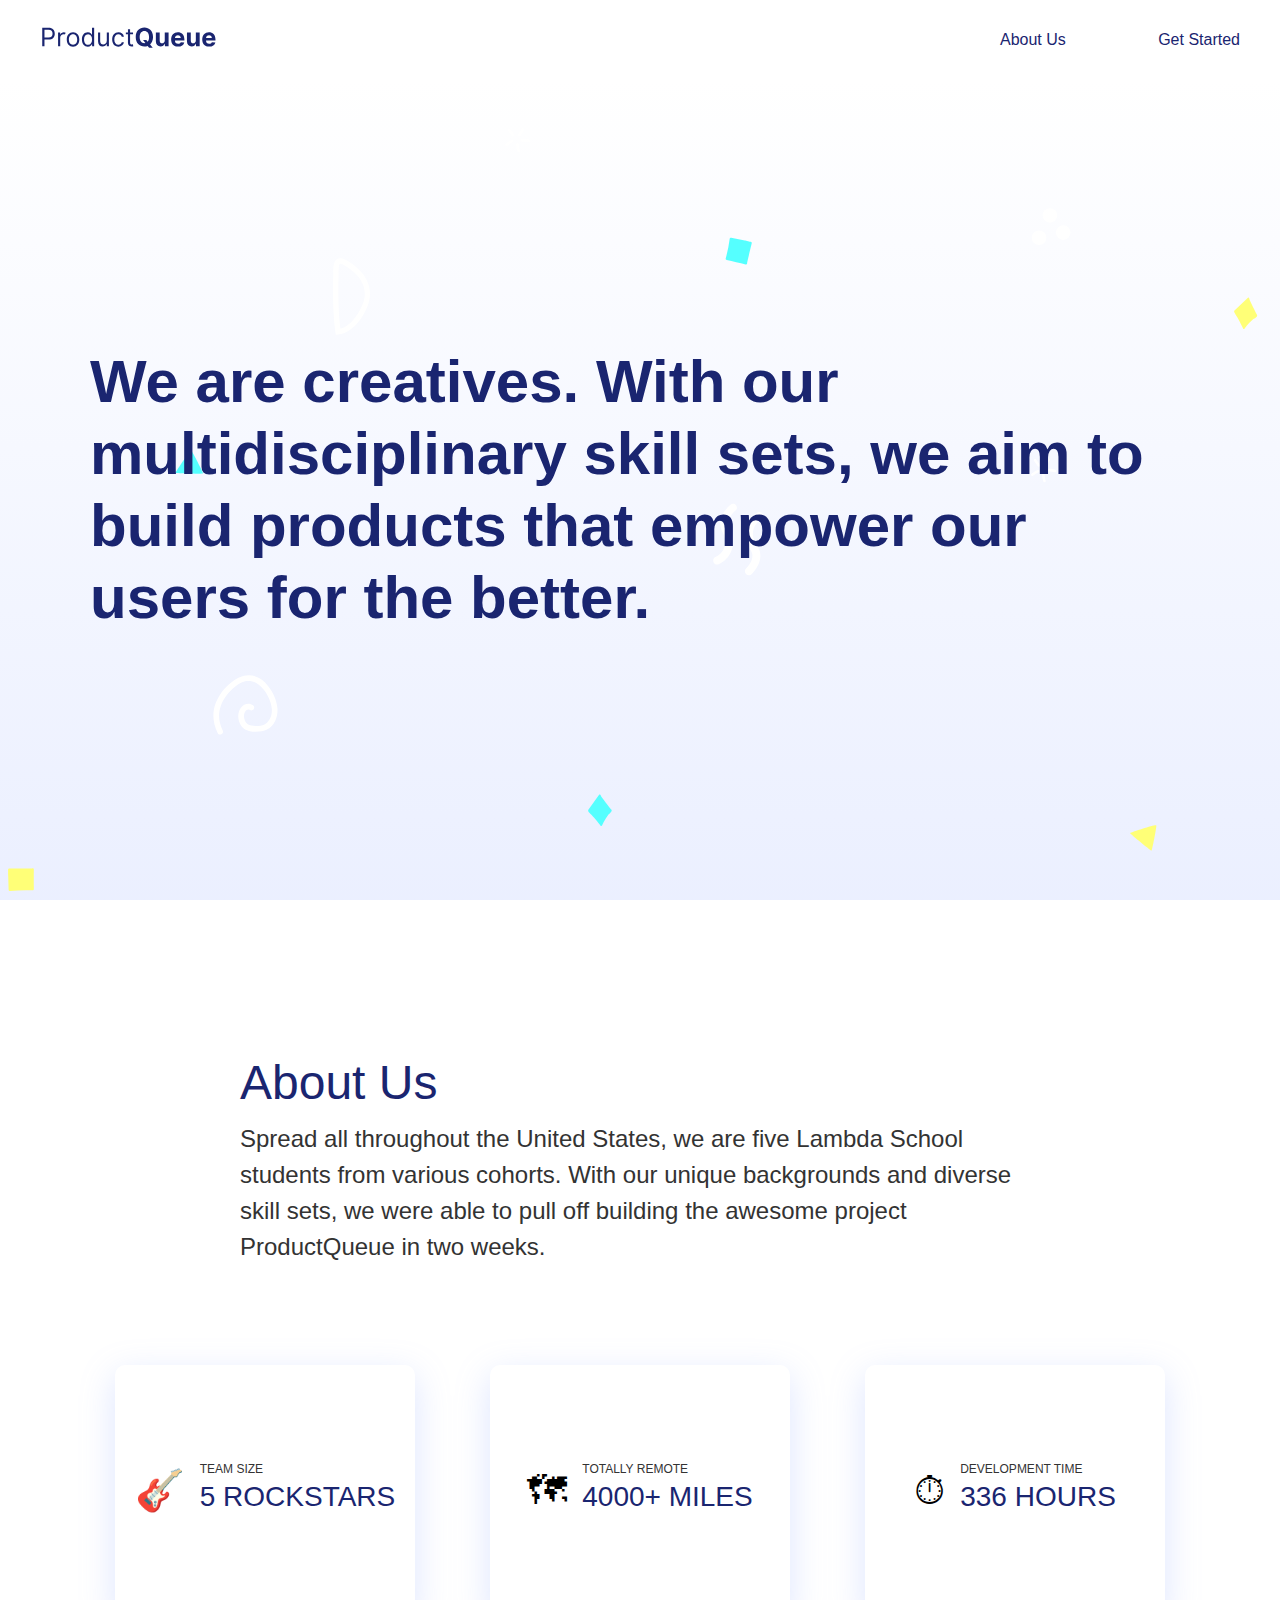
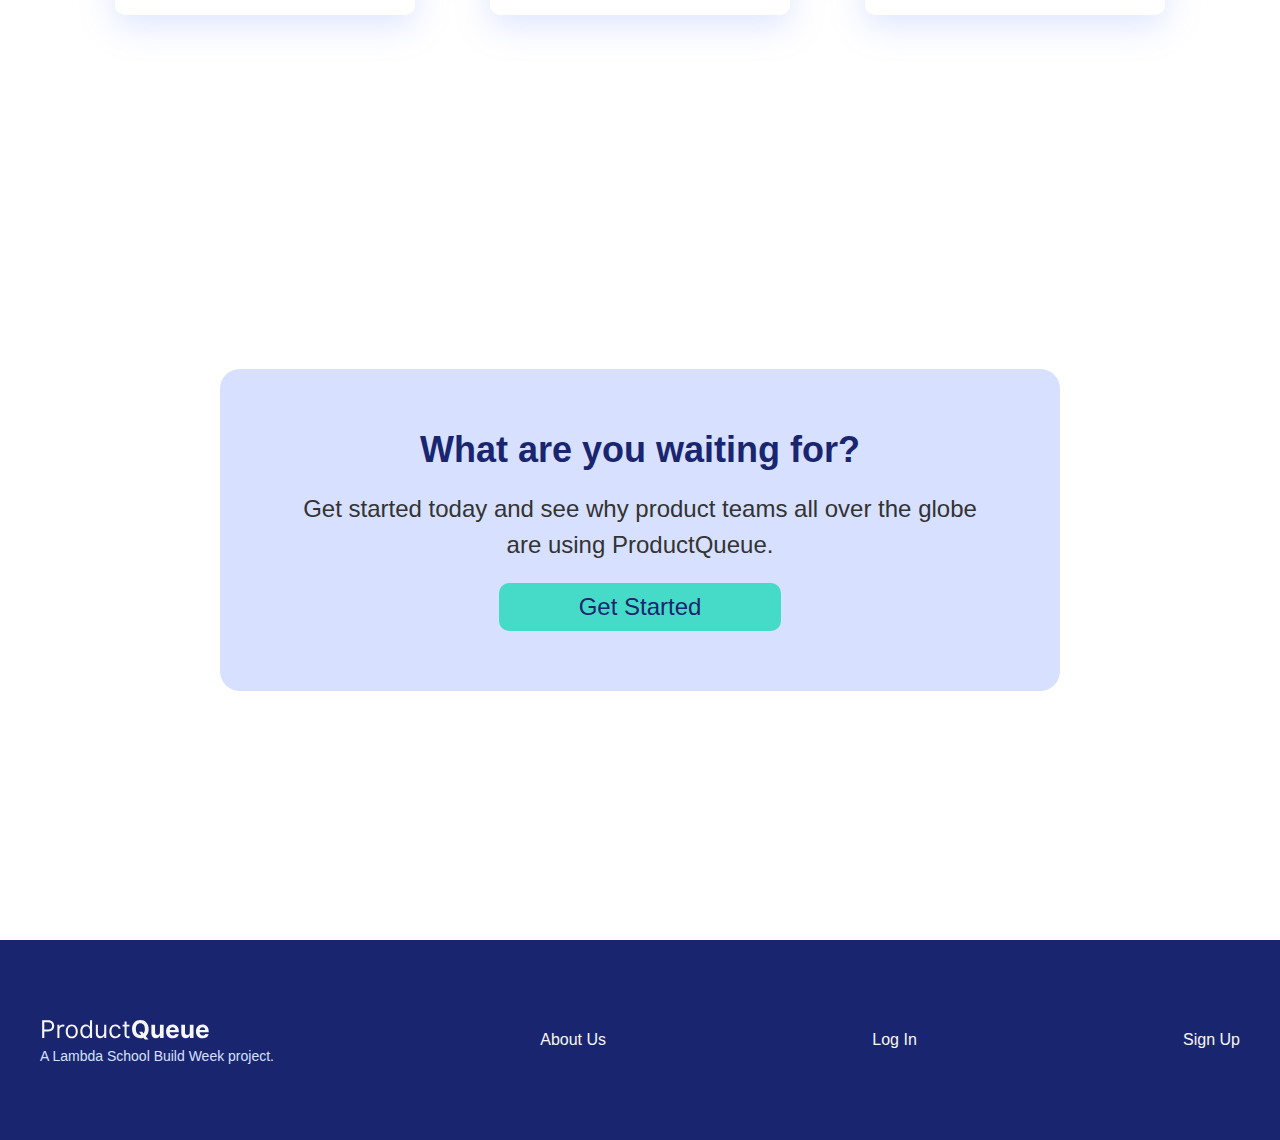
==== commit bf732fdc: "Turn navbar logos into links" ====
--- a/about.html
+++ b/about.html
@@ -13,14 +13,14 @@
         <div class="container">
           <div class="nav-wrapper">
             <div class="nav-start">
-              <div class="logo">
+              <a href="index.html" class="logo">
                 <svg width="501" height="85" viewBox="0 0 501 85" xmlns="http://www.w3.org/2000/svg">
                   <g fill="context-fill">
                     <path
                       d="M6.34091 69H12.6818V49.875H24.1364C36.3324 49.875 41.8551 42.4602 41.8295 33.2045C41.8551 23.9489 36.3324 16.6364 24.0341 16.6364H6.34091V69ZM12.6818 44.25V22.2614H23.8295C32.3438 22.2614 35.6165 26.9148 35.5909 33.2045C35.6165 39.4943 32.3438 44.25 23.9318 44.25H12.6818ZM51.2259 69H57.2599V44.1477C57.2599 38.8551 61.4531 34.9432 67.1804 34.9432C68.6889 34.9432 69.8139 35.2244 70.6577 35.6591L72.7031 30.5455C71.4759 29.6761 69.8651 29.1136 67.6918 29.1136C62.9361 29.1136 58.8707 31.7727 57.4645 35.6591H57.0554V29.7273H51.2259V69ZM93.6179 69.8182C104.254 69.8182 111.413 61.7386 111.413 49.5682C111.413 37.2955 104.254 29.2159 93.6179 29.2159C82.9815 29.2159 75.8224 37.2955 75.8224 49.5682C75.8224 61.7386 82.9815 69.8182 93.6179 69.8182ZM93.6179 64.3977C85.5384 64.3977 81.8565 57.4432 81.8565 49.5682C81.8565 41.6932 85.5384 34.6364 93.6179 34.6364C101.697 34.6364 105.379 41.6932 105.379 49.5682C105.379 57.4432 101.697 64.3977 93.6179 64.3977ZM153.454 69V16.6364H147.42V35.9659H146.908C145.579 33.9205 143.227 29.2159 135.556 29.2159C125.636 29.2159 118.783 37.0909 118.783 49.4659C118.783 61.9432 125.636 69.8182 135.454 69.8182C143.022 69.8182 145.579 65.1136 146.908 62.9659H147.624V69H153.454ZM147.522 49.3636C147.522 58.2614 143.533 64.3977 136.272 64.3977C128.704 64.3977 124.817 57.75 124.817 49.3636C124.817 41.0795 128.602 34.6364 136.272 34.6364C143.636 34.6364 147.522 40.5682 147.522 49.3636ZM189.249 52.9432C189.249 60.3068 183.624 63.6818 179.124 63.6818C174.113 63.6818 170.533 60 170.533 54.2727V29.7273H164.499V54.6818C164.499 64.7045 169.817 69.5114 177.181 69.5114C183.113 69.5114 186.999 66.3409 188.84 62.3523H189.249V69H195.283V29.7273H189.249V52.9432ZM222.29 69.8182C230.983 69.8182 236.71 64.5 237.733 57.5455H231.699C230.574 61.8409 226.994 64.3977 222.29 64.3977C215.131 64.3977 210.528 58.4659 210.528 49.3636C210.528 40.4659 215.233 34.6364 222.29 34.6364C227.608 34.6364 230.778 37.9091 231.699 41.4886H237.733C236.71 34.125 230.472 29.2159 222.188 29.2159C211.551 29.2159 204.494 37.6023 204.494 49.5682C204.494 61.3295 211.244 69.8182 222.29 69.8182ZM263.634 29.7273H255.247V20.3182H249.213V29.7273H243.281V34.8409H249.213V59.3864C249.213 66.2386 254.736 69.5114 259.849 69.5114C262.099 69.5114 263.531 69.1023 264.349 68.7955L263.122 63.375C262.611 63.4773 261.793 63.6818 260.463 63.6818C257.804 63.6818 255.247 62.8636 255.247 57.75V34.8409H263.634V29.7273ZM320.28 42.8182C320.28 25.6875 309.643 15.9205 295.76 15.9205C281.8 15.9205 271.24 25.6875 271.24 42.8182C271.24 59.8722 281.8 69.7159 295.76 69.7159C299.033 69.7159 302.126 69.179 304.939 68.1051L309.158 73.2955H319.487L311.996 63.8864C317.109 59.3097 320.28 52.1506 320.28 42.8182ZM291.925 50.7955L298.624 59.642C297.729 59.821 296.757 59.9233 295.76 59.9233C287.706 59.9233 282.464 53.9148 282.464 42.8182C282.464 31.7216 287.706 25.7131 295.76 25.7131C303.788 25.7131 309.055 31.7216 309.055 42.8182C309.055 48.5199 307.649 52.892 305.22 55.7812L301.334 50.7955H291.925ZM353.461 52.2784C353.487 57.5455 349.881 60.3068 345.969 60.3068C341.853 60.3068 339.194 57.4176 339.168 52.7898V29.7273H328.276V54.733C328.302 63.9119 333.671 69.5114 341.572 69.5114C347.478 69.5114 351.722 66.4688 353.487 61.8665H353.896V69H364.353V29.7273H353.461V52.2784ZM391.065 69.767C400.807 69.767 407.327 65.0369 408.861 57.75L398.812 57.0852C397.713 60.0767 394.875 61.6364 391.27 61.6364C385.824 61.6364 382.372 58.0312 382.372 52.1761V52.1506H409.116V49.1591C409.116 35.8125 401.037 29.2159 390.656 29.2159C379.099 29.2159 371.608 37.4233 371.608 49.5426C371.608 61.9943 378.997 69.767 391.065 69.767ZM382.372 45.4006C382.577 40.9261 386.003 37.3466 390.835 37.3466C395.54 37.3466 398.812 40.7216 398.864 45.4006H382.372ZM441.562 52.2784C441.588 57.5455 437.983 60.3068 434.071 60.3068C429.955 60.3068 427.295 57.4176 427.27 52.7898V29.7273H416.378V54.733C416.403 63.9119 421.773 69.5114 429.673 69.5114C435.58 69.5114 439.824 66.4688 441.588 61.8665H441.997V69H452.455V29.7273H441.562V52.2784ZM479.167 69.767C488.908 69.767 495.428 65.0369 496.962 57.75L486.914 57.0852C485.815 60.0767 482.977 61.6364 479.371 61.6364C473.925 61.6364 470.474 58.0312 470.474 52.1761V52.1506H497.218V49.1591C497.218 35.8125 489.138 29.2159 478.758 29.2159C467.201 29.2159 459.71 37.4233 459.71 49.5426C459.71 61.9943 467.099 69.767 479.167 69.767ZM470.474 45.4006C470.678 40.9261 474.104 37.3466 478.937 37.3466C483.641 37.3466 486.914 40.7216 486.965 45.4006H470.474Z" />
                   </g>
                 </svg>
-              </div>
+              </a>
             </div>
             <div class="nav-end">
               <a href="#" class="link">About Us</a>
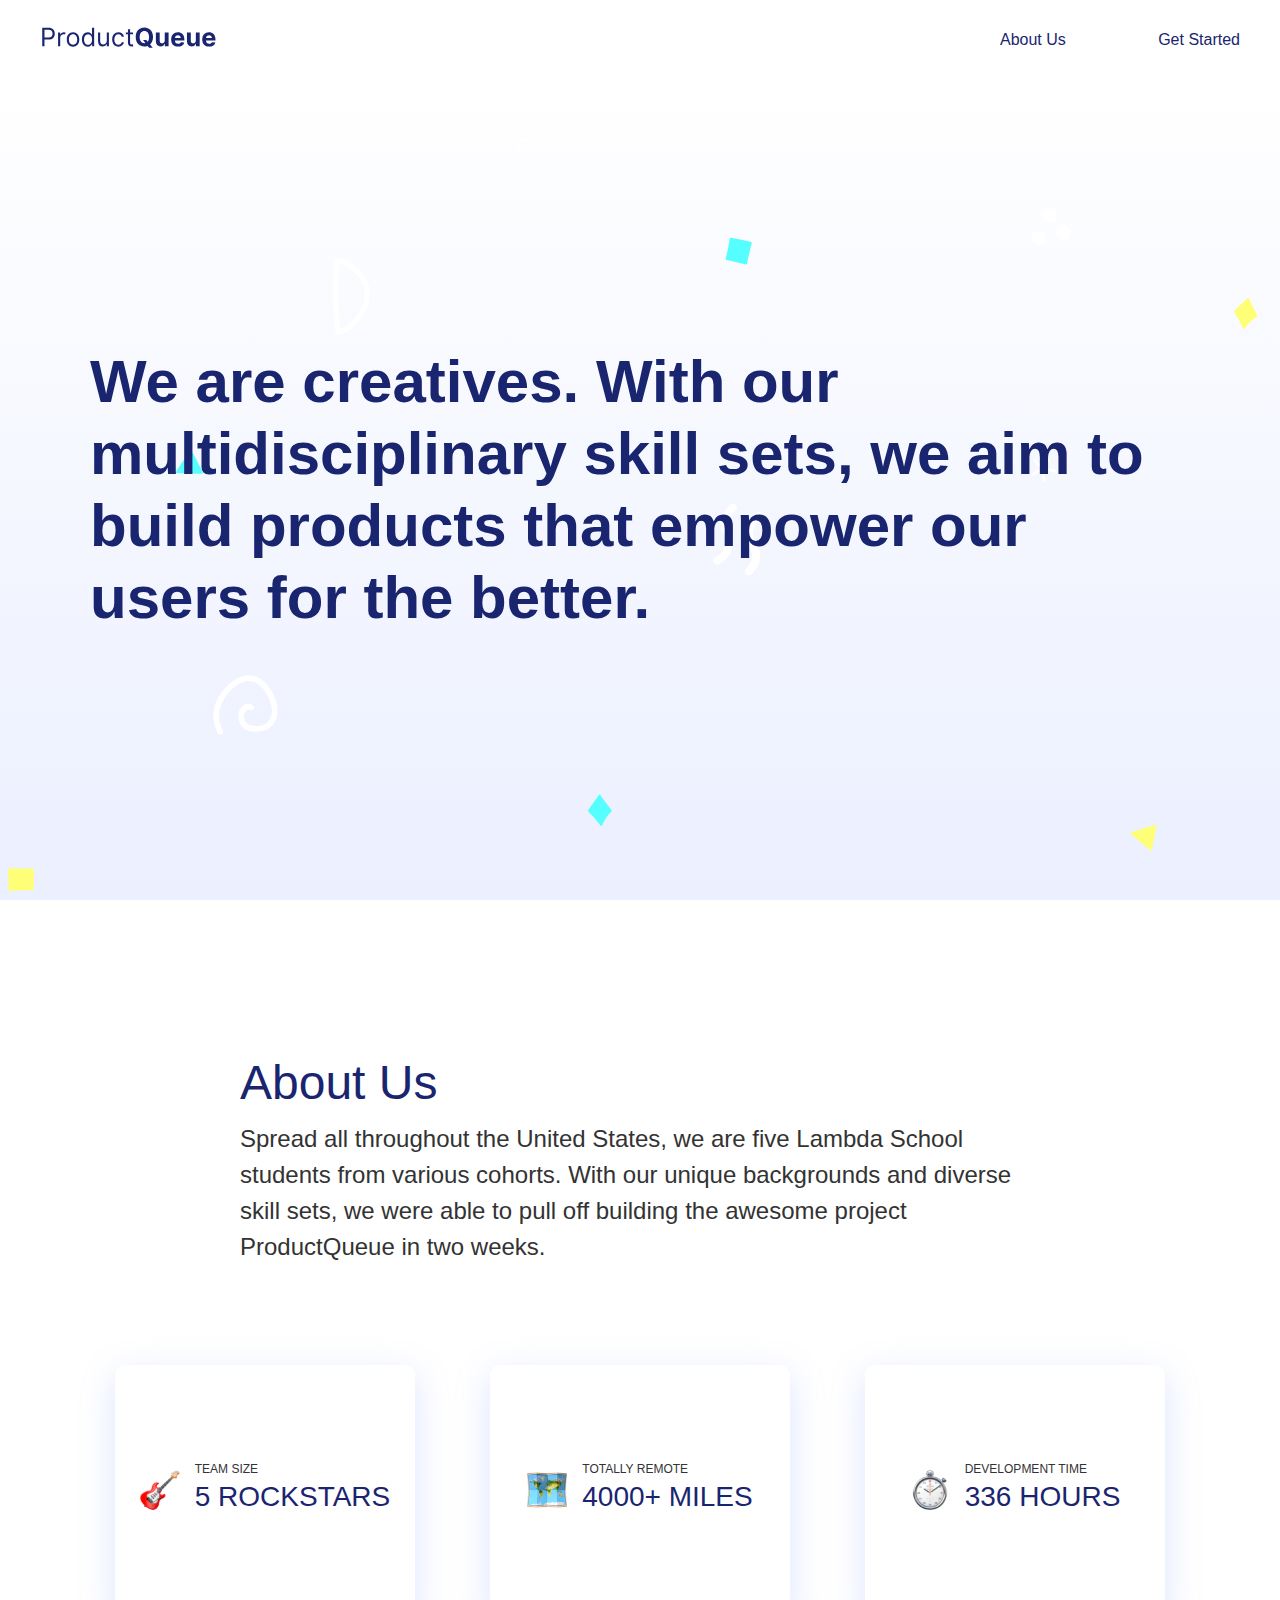
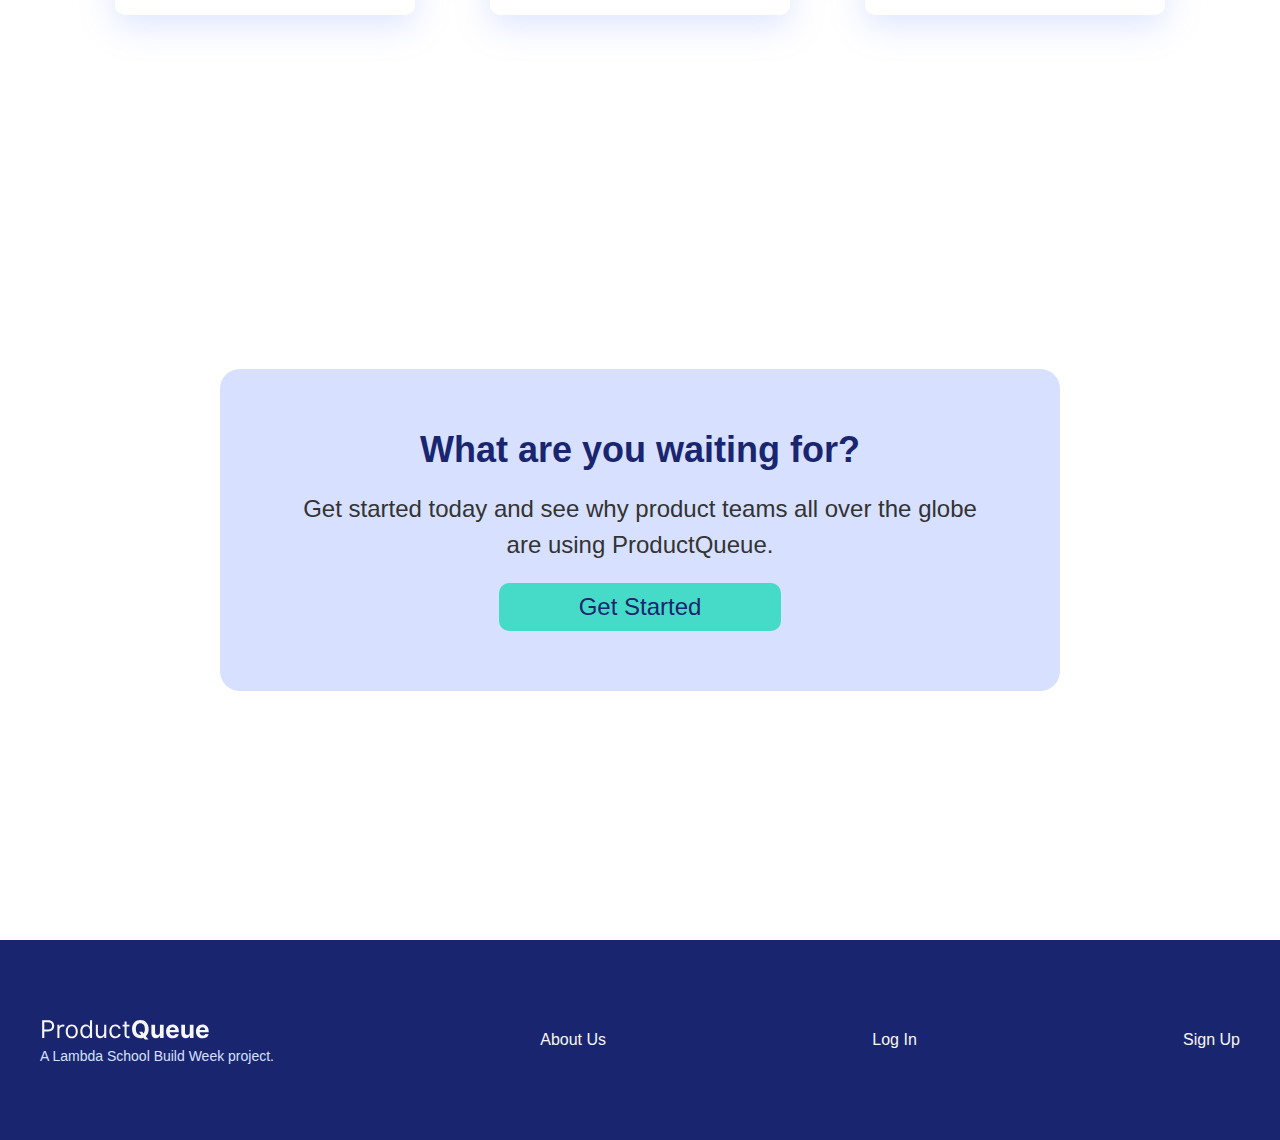
==== commit 8a7b2149: "Replace text emojis with pictures of emojis" ====
--- a/about.html
+++ b/about.html
@@ -55,7 +55,7 @@
               <div class="stat">
                 <div class="icon">
                   <div class="emoji-wrapper">
-                    <span>🎸</span>
+                    <img src="/assets/emojis/guitar.png" alt="guitar">
                   </div>
                 </div>
                 <div class="stat-content">
@@ -66,7 +66,7 @@
               <div class="stat">
                 <div class="icon">
                   <div class="emoji-wrapper">
-                    <span>🗺</span>
+                    <img src="/assets/emojis/world-map.png" alt="world map">
                   </div>
                 </div>
                 <div class="stat-content">
@@ -77,7 +77,7 @@
               <div class="stat">
                 <div class="icon">
                   <div class="emoji-wrapper">
-                    <span>⏱</span>
+                    <img src="/assets/emojis/stopwatch.png" alt="stopwatch">
                   </div>
                 </div>
                 <div class="stat-content">
--- a/css/index.css
+++ b/css/index.css
@@ -720,10 +720,9 @@
   }
 }
 .about main .about-us .container .stats .stat .icon {
+  width: 4rem;
+  height: 4rem;
   margin-right: 1.5rem;
-}
-.about main .about-us .container .stats .stat .icon .emoji-wrapper {
-  font-size: 4rem;
 }
 .about main .about-us .container .stats .stat .stat-content .title {
   font-size: 1.2rem;
